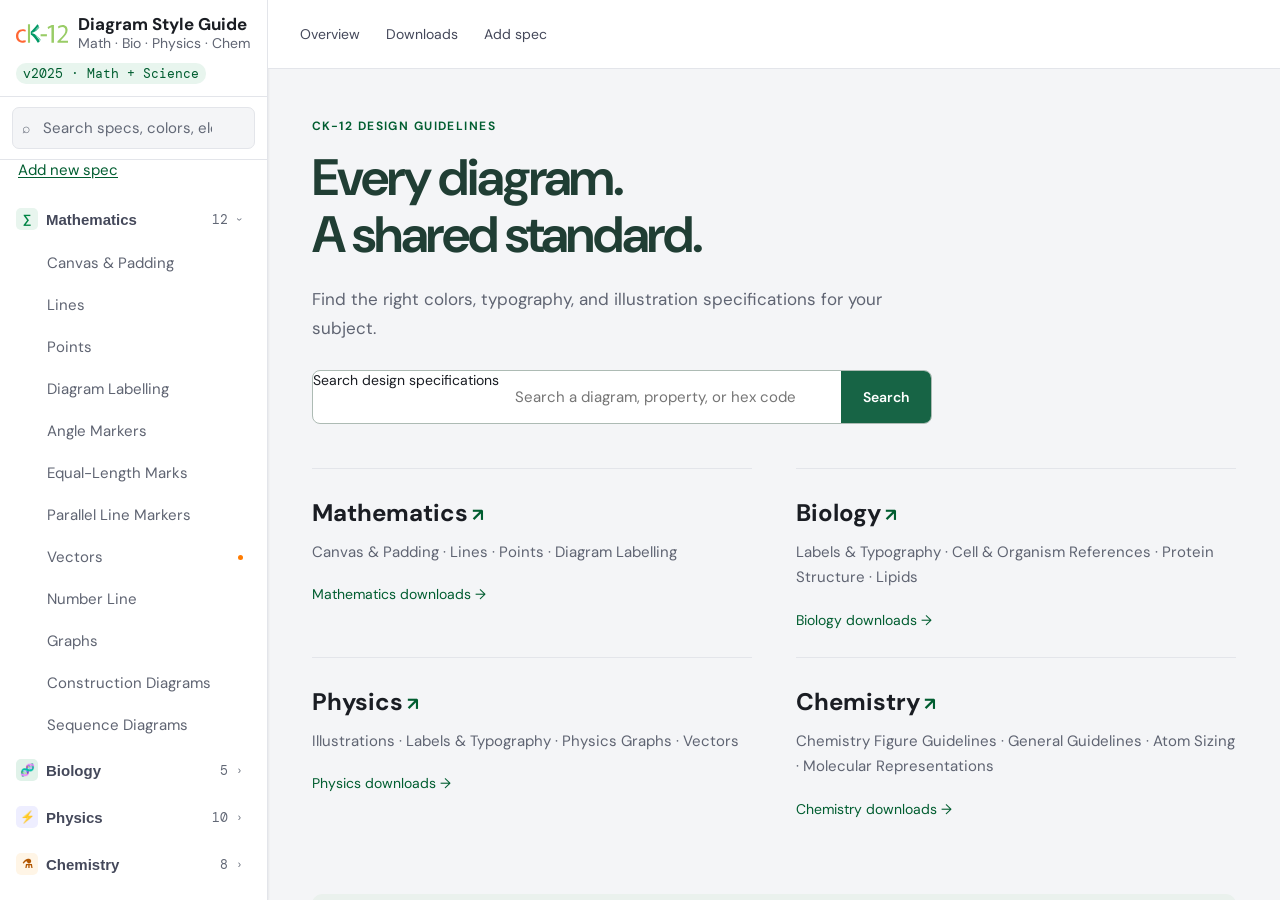
==== index.html @ 41628bd1 "Redesign guide overview and add contextual subject downloads" ====
<!DOCTYPE html>
<html lang="en">
<head>
<meta charset="UTF-8">
<meta name="viewport" content="width=device-width, initial-scale=1.0">
<title>CK-12 Diagram Style Guide</title>
<link href="https://fonts.googleapis.com/css2?family=DM+Mono:ital,wght@0,400;0,500;1,400&family=DM+Sans:ital,wght@0,300;0,400;0,500;0,600;0,700&display=swap" rel="stylesheet">
<style>
/* ── TOKENS ── */
:root {
  --green:#008545; --green-dark:#005D30; --green-light:#e8f5ee; --green-pale:#f2faf6;
  --indigo:#5750E3; --indigo-dark:#3D389F; --indigo-light:#eeeeff;
  --orange:#FF7B00; --orange-dark:#B25600; --orange-light:#fff5e6;
  --bg:#f4f5f7; --surface:#fff; --surface2:#f0f1f4;
  --border:#e3e5ea; --border2:#c8cdd7;
  /* CONTRAST-FIXED: was #737885 (fails) → now #5f6472 (6.1:1 on white ✓) */
  --text:#1a1d23; --text-mid:#44485a; --text-muted:#5f6472; --text-dim:#626876;
  --warn-bg:#fff5e6; --warn-border:#ffd9a8;
  --info-bg:#eeeeff; --info-border:#c5c3f5;
  --note-bg:#f6f7f9; --note-border:#e3e5ea;
  --math-color:#008545; --math-bg:#e8f5ee;
  --bio-color:#00783E;  --bio-bg:#e0f2e9;
  --phys-color:#5750E3; --phys-bg:#eeeeff;
  --chem-color:#B25600; --chem-bg:#fff5e6;
  /* Font scale — 4 sizes only */
  --text-xs:13px; --text-sm:15px; --text-base:17px; --text-lg:20px;
  --mono:'DM Mono',monospace; --sans:'DM Sans',sans-serif;
  --r:8px; --sh:0 1px 3px rgba(0,0,0,.07),0 1px 2px rgba(0,0,0,.04); --sh-md:0 4px 12px rgba(0,0,0,.09);
}

/* ── RESET ── */
*,*::before,*::after{box-sizing:border-box;margin:0;padding:0}
html{font-size:14px}
body{background:var(--bg);color:var(--text);font-family:var(--sans);height:100vh;display:flex;overflow:hidden}

/* ── REDUCED MOTION ── */
@media(prefers-reduced-motion:reduce){
  *,*::before,*::after{transition-duration:.01ms!important;animation-duration:.01ms!important}
}

/* ── SKIP LINK ── */
.skip-link{position:absolute;top:-100%;left:16px;background:var(--green);color:#fff;padding:8px 14px;border-radius:0 0 var(--r) var(--r);font-size:var(--text-sm);font-weight:600;text-decoration:none;z-index:9999;transition:top .15s}
.skip-link:focus{top:0}

/* ── FOCUS RING ── */
:focus-visible{outline:2px solid var(--green);outline-offset:2px;border-radius:3px}
button:focus-visible,a:focus-visible{outline:2px solid var(--green);outline-offset:2px;border-radius:4px}

/* ── SR-ONLY ── */
.sr-only{position:absolute;width:1px;height:1px;padding:0;margin:-1px;overflow:hidden;clip:rect(0,0,0,0);white-space:nowrap;border:0}

/* ── SIDEBAR ── */
#sidebar{width:268px;min-width:268px;background:var(--surface);border-right:1px solid var(--border);display:flex;flex-direction:column;overflow:hidden;box-shadow:var(--sh)}
.sidebar-brand{padding:14px 16px 12px;border-bottom:1px solid var(--border)}
.brand-logo{display:flex;align-items:center;gap:10px;margin-bottom:6px;cursor:pointer;text-decoration:none;border-radius:6px}
.brand-logo:hover .brand-title{color:var(--green)}
.brand-title{font-size:var(--text-base);font-weight:700;color:var(--text);line-height:1.2;transition:color .15s}
.brand-sub{font-size:11px;color:var(--text-muted)}
.brand-version{display:inline-block;font-size:var(--text-xs);font-family:var(--mono);background:var(--green-light);color:var(--green-dark);padding:2px 7px;border-radius:10px;margin-top:5px}

/* ── SEARCH ── */
.search-wrap{padding:10px 12px;border-bottom:1px solid var(--border);position:relative}
.search-icon{position:absolute;left:22px;top:50%;transform:translateY(-50%);color:var(--text-dim);pointer-events:none;font-size:14px;aria-hidden:true}
#search-input{width:100%;background:var(--bg);border:1.5px solid var(--border);border-radius:7px;color:var(--text);font-family:var(--sans);font-size:var(--text-sm);padding:7px 28px 7px 30px;outline:none;transition:border-color .15s,box-shadow .15s}
#search-input:focus{border-color:var(--green);box-shadow:0 0 0 3px rgba(0,133,69,.12);outline:none}
#search-input::placeholder{color:var(--text-dim)}
#sclear{position:absolute;right:20px;top:50%;transform:translateY(-50%);cursor:pointer;font-size:10px;display:none;width:16px;height:16px;border-radius:50%;background:var(--border2);border:none;color:var(--text-mid);align-items:center;justify-content:center;line-height:1;padding:0}
#sclear.vis{display:flex}
#sclear:hover{background:var(--green);color:#fff}

/* ── NAV ── */
#nav{overflow-y:auto;flex:1;padding:6px 0 16px}
#nav::-webkit-scrollbar{width:3px}
#nav::-webkit-scrollbar-thumb{background:var(--border2);border-radius:2px}
.nav-group{margin-bottom:1px}
.nav-group-btn{display:flex;align-items:center;gap:8px;padding:7px 14px;cursor:pointer;border:none;background:none;width:100%;text-align:left;transition:background .1s;border-radius:0}
.nav-group-btn:hover{background:var(--bg)}
.nav-icon{width:22px;height:22px;border-radius:5px;display:flex;align-items:center;justify-content:center;font-size:12px;flex-shrink:0;font-weight:700;pointer-events:none}
.nav-group-label{font-size:var(--text-sm);font-weight:600;color:var(--text-mid);flex:1;text-align:left}
.nav-group-count{font-size:var(--text-xs);color:var(--text-dim);font-family:var(--mono)}
.nav-chevron{font-size:10px;color:var(--text-dim);transition:transform .2s;margin-left:2px;pointer-events:none}
.nav-group.open .nav-chevron{transform:rotate(90deg)}
.nav-items{display:none}
.nav-group.open .nav-items{display:block}
/* Nav items are now buttons for keyboard access */
.nav-item{display:flex;align-items:center;gap:6px;padding:5px 14px 5px 44px;cursor:pointer;color:var(--text-muted);font-size:var(--text-sm);border:none;border-left:3px solid transparent;background:none;width:100%;text-align:left;transition:all .1s;font-family:var(--sans)}
.nav-item:hover{color:var(--text);background:var(--bg)}
.nav-item.active{color:var(--green);border-left-color:var(--green);background:var(--green-pale);font-weight:600}
.nav-warn-dot{width:5px;height:5px;border-radius:50%;background:var(--orange);margin-left:auto;flex-shrink:0}
.nav-item.nh,.nav-group.nh{display:none}

/* ── MAIN ── */
#main{flex:1;overflow-y:auto;position:relative}
#main::-webkit-scrollbar{width:5px}
#main::-webkit-scrollbar-thumb{background:var(--border2);border-radius:3px}

/* ── STICKY BAR ── */
.sticky-bar{position:sticky;top:0;z-index:20;background:rgba(244,245,247,.95);backdrop-filter:blur(12px);border-bottom:1px solid var(--border);padding:10px 28px;display:flex;align-items:center;gap:10px}
.breadcrumb{font-size:var(--text-sm);color:var(--text-muted);display:flex;align-items:center;gap:5px;flex:1}
.breadcrumb span{color:var(--text);font-weight:600}
.subject-badge{font-size:var(--text-xs);font-weight:600;font-family:var(--mono);letter-spacing:.06em;text-transform:uppercase;padding:3px 8px;border-radius:4px}
.badge-math    {background:var(--math-bg); color:var(--math-color)}
.badge-biology {background:var(--bio-bg);  color:var(--bio-color)}
.badge-physics {background:var(--phys-bg); color:var(--phys-color)}
.badge-chemistry{background:var(--chem-bg);color:var(--chem-color)}

/* ── RESOURCES BUTTON & DROPDOWN ── */
.res-btn{display:inline-flex;align-items:center;gap:5px;padding:6px 12px;border-radius:6px;font-size:var(--text-sm);font-weight:500;font-family:var(--sans);cursor:pointer;border:1.5px solid var(--border);background:var(--surface);color:var(--text-mid);transition:all .15s;white-space:nowrap}
.res-btn:hover,.res-btn.open{background:var(--green-light);border-color:var(--green);color:var(--green-dark)}
.res-btn .res-arrow{font-size:10px;transition:transform .2s}
.res-btn.open .res-arrow{transform:rotate(180deg)}
.res-dropdown{display:none;position:fixed;top:48px;right:28px;width:440px;background:var(--surface);border:1px solid var(--border);border-radius:var(--r);box-shadow:var(--sh-md);z-index:50;padding:14px 16px;max-height:80vh;overflow-y:auto}
.res-dropdown.show{display:block}
.res-dropdown-title{font-size:var(--text-xs);font-weight:700;letter-spacing:.1em;text-transform:uppercase;color:var(--text-mid);margin-bottom:12px}
.res-group{margin-bottom:12px}
.res-group:last-child{margin-bottom:0}
.res-group-label{font-size:var(--text-xs);font-weight:600;letter-spacing:.07em;text-transform:uppercase;margin-bottom:6px;padding-bottom:4px;border-bottom:1.5px solid var(--border)}
.res-group-label.math-label{color:var(--math-color)}
.res-group-label.bio-label{color:var(--bio-color)}
.res-group-label.phys-label{color:var(--phys-color)}
.res-group-label.chem-label{color:var(--chem-color)}
.res-group-label.font-label{color:var(--text-muted)}

/* ── DOWNLOAD BUTTONS ── */
.dl-row{display:flex;flex-wrap:wrap;gap:5px}
.dl-btn{display:inline-flex;align-items:center;gap:7px;padding:6px 11px;border-radius:6px;font-size:var(--text-sm);font-weight:500;font-family:var(--sans);cursor:pointer;text-decoration:none;border:1.5px solid var(--border);background:var(--surface);color:var(--text-mid);transition:all .15s;white-space:nowrap}
.dl-btn:hover{background:var(--bg);border-color:var(--border2);color:var(--text)}
.dl-icon{font-size:13px;flex-shrink:0}

/* ── CONTENT ── */
.content-area{padding:22px 28px 60px;max-width:none}

/* ── CARDS ── */
.spec-card{background:var(--surface);border:1px solid var(--border);border-radius:var(--r);margin-bottom:12px;overflow:hidden;box-shadow:var(--sh)}
/* NO hover shadow — cards are not interactive */
.card-header{padding:11px 16px 9px;border-bottom:1px solid var(--border);display:flex;align-items:center;gap:8px}
.card-dot{width:8px;height:8px;border-radius:2px;flex-shrink:0}
.card-title{font-size:var(--text-base);font-weight:600;flex:1}
.grade-pill{font-size:var(--text-xs);font-family:var(--mono);font-weight:500;padding:2px 6px;border-radius:3px;border:1px solid}
.card-body{padding:13px 16px}

/* ── IMAGES ── */
.img-gallery{display:flex;flex-wrap:wrap;gap:10px;margin-bottom:14px}
.img-item{display:flex;flex-direction:column;gap:5px}
/* Image buttons for keyboard access */
.img-btn{border:none;padding:0;background:none;cursor:zoom-in;border-radius:6px;display:block}
.img-btn:focus-visible{outline:2px solid var(--green);outline-offset:2px}
.img-item img{border-radius:6px;border:1px solid var(--border);object-fit:contain;background:var(--surface2);max-width:min(100%,340px);max-height:220px;display:block;transition:opacity .15s}
.img-btn:hover img{opacity:.92}
.img-caption{font-size:var(--text-xs);color:var(--text-muted);text-align:center;font-style:italic}

/* ── LIGHTBOX ── */
#lightbox{display:none;position:fixed;inset:0;background:rgba(0,0,0,.82);z-index:1000;align-items:center;justify-content:center}
#lightbox.show{display:flex}
#lightbox img{max-width:90vw;max-height:90vh;border-radius:8px;object-fit:contain;background:white}
#lightbox-close{position:absolute;top:20px;right:24px;color:white;font-size:28px;cursor:pointer;line-height:1;background:none;border:none;padding:4px 8px;border-radius:6px}
#lightbox-close:focus-visible{outline:2px solid white;outline-offset:2px}

/* ── SPEC TABLE ── */
.spec-table{width:100%;border-collapse:collapse}
.spec-table th{font-size:var(--text-xs);font-weight:600;letter-spacing:.08em;text-transform:uppercase;color:var(--text-muted);text-align:left;padding:0 12px 7px 0;border-bottom:1.5px solid var(--border)}
.spec-table td{font-size:var(--text-sm);padding:7px 12px 7px 0;border-bottom:1px solid var(--note-bg);vertical-align:middle}
.spec-table tr:last-child td{border-bottom:none}
.spec-table td.lc{color:var(--text-muted);font-family:var(--sans);font-size:var(--text-sm);width:200px}
/* Value cells get monospace for spec data */
.spec-table td:not(.lc){font-family:var(--mono)}
.source-links{display:grid;gap:3px;margin-top:5px;font:400 12px/1.5 var(--sans)}
.source-links a,.math-review-link{color:var(--green-dark);text-decoration:underline;text-underline-offset:2px}

/* ── COLOR SWATCH ── */
.sw-wrap{display:flex;align-items:center;gap:8px}
/* Swatch is now a button */
.sw-btn{border:none;padding:0;background:none;cursor:pointer;display:flex;align-items:center;gap:8px;border-radius:4px;font-family:var(--mono);font-size:var(--text-sm);color:inherit;transition:color .1s}
.sw-btn:hover{color:var(--green)}
.sw{width:17px;height:17px;border-radius:4px;border:1px solid rgba(0,0,0,.1);flex-shrink:0;transition:transform .1s;display:block}
.sw-btn:hover .sw{transform:scale(1.15)}

/* ── GRADE TABLE ── */
.grade-legend-bar{display:flex;align-items:center;gap:6px;font-size:var(--text-xs);color:var(--text-muted);margin-bottom:10px;padding:7px 10px;background:var(--surface2);border-radius:5px;border:1px solid var(--border)}
.ls-dot{width:9px;height:9px;border-radius:2px;background:var(--green-light);border:1px solid #a8d9be;display:inline-block;flex-shrink:0}
.gt-wrap{overflow-x:auto}
.gt{width:100%;border-collapse:collapse}
.gt th{font-size:var(--text-xs);font-weight:600;letter-spacing:.08em;text-transform:uppercase;color:var(--text-muted);text-align:center;padding:0 8px 7px;border-bottom:1.5px solid var(--border)}
.gt th:first-child{text-align:left;padding-left:0}
.gt td{font-family:var(--mono);font-size:var(--text-sm);padding:7px 8px;border-bottom:1px solid var(--note-bg);text-align:center}
.gt td:first-child{text-align:left;font-family:var(--sans);color:var(--text-muted);font-size:var(--text-sm);padding-left:0}
.gt tr:last-child td{border-bottom:none}
.gd{color:var(--green-dark);font-weight:600;background:var(--green-light);border-radius:3px;padding:1px 4px}
.gs{color:var(--text-mid)}

/* ── BANNERS ── */
.banner{display:flex;gap:10px;align-items:flex-start;padding:9px 12px;border-radius:6px;margin-top:9px;font-size:var(--text-sm);line-height:1.55}
.bw{background:var(--warn-bg);border:1px solid var(--warn-border)}
.bn{background:var(--note-bg);border:1px solid var(--note-border)}
.bi{background:var(--info-bg);border:1px solid var(--info-border)}
/* Consistent icon treatment — CSS circles */
.b-icon{width:18px;height:18px;border-radius:50%;display:flex;align-items:center;justify-content:center;font-size:10px;font-weight:700;flex-shrink:0;margin-top:1px;line-height:1}
.bw .b-icon{background:#e07b00;color:#fff}
.bn .b-icon{background:var(--border2);color:var(--text-mid)}
.bi .b-icon{background:var(--indigo);color:#fff}
.bt{color:var(--text-mid);flex:1}
.bt strong{color:var(--text)}
.bt code{font-family:var(--mono);font-size:11px;background:rgba(0,0,0,.06);padding:1px 4px;border-radius:3px}

/* ── SECTION DIVIDER ── */
.sdiv{font-size:var(--text-xs);font-weight:600;letter-spacing:.1em;text-transform:uppercase;color:var(--text-dim);margin:20px 0 10px;display:flex;align-items:center;gap:10px}
.sdiv::after{content:'';flex:1;height:1px;background:var(--border)}

/* ── WELCOME ── */
.welcome{padding:28px;max-width:none}
.welcome-hero{background:linear-gradient(135deg,var(--green) 0%,var(--green-dark) 100%);border-radius:12px;padding:24px 28px;margin-bottom:22px;color:white}
.welcome-hero h1{font-size:22px;font-weight:700;margin-bottom:6px}
.welcome-hero p{font-size:13px;opacity:.9;line-height:1.65;max-width:480px}

/* Subject cards — buttons for accessibility */
.subject-cards{display:grid;grid-template-columns:1fr 1fr;gap:12px;margin-bottom:20px}
.subject-card{background:var(--surface);border:1.5px solid var(--border);border-radius:10px;padding:16px;cursor:pointer;transition:box-shadow .15s,transform .15s;box-shadow:var(--sh);position:relative;overflow:hidden;text-align:left;font-family:var(--sans);width:100%}
.subject-card:hover{box-shadow:var(--sh-md);transform:translateY(-1px)}
.subject-card:focus-visible{outline:2px solid var(--green);outline-offset:2px}
.sc-stripe{position:absolute;top:0;left:0;right:0;height:3px;border-radius:10px 10px 0 0}
.sc-header{display:flex;align-items:center;gap:10px;margin-bottom:8px}
.sc-icon{width:30px;height:30px;border-radius:7px;display:flex;align-items:center;justify-content:center;font-size:15px;flex-shrink:0}
.sc-name{font-size:14px;font-weight:700}
.sc-desc{font-size:11.5px;color:var(--text-muted);line-height:1.5;margin-bottom:10px}
.sc-cats{display:flex;flex-wrap:wrap;gap:4px;margin-bottom:8px}
.sc-cat-tag{font-size:var(--text-xs);color:var(--text-muted);background:var(--surface2);border:1px solid var(--border);border-radius:4px;padding:2px 6px}
.sc-meta{display:flex;align-items:center;justify-content:space-between}
.sc-count{font-size:var(--text-xs);font-family:var(--mono);color:var(--text-dim)}
.sc-arrow{font-size:14px;color:var(--text-dim);transition:transform .15s}
.subject-card:hover .sc-arrow{transform:translateX(3px)}

/* Welcome downloads */
.welcome-dl{background:var(--surface);border:1px solid var(--border);border-radius:var(--r);padding:16px 18px;margin-bottom:14px;box-shadow:var(--sh)}
.welcome-dl-title{font-size:var(--text-xs);font-weight:700;letter-spacing:.08em;text-transform:uppercase;color:var(--text-mid);margin-bottom:14px}
.welcome-dl-grid{display:grid;grid-template-columns:1fr 1fr;gap:20px}
.wdl-sub{margin-bottom:12px}
.wdl-sub:last-child{margin-bottom:0}
.wdl-group-label{font-size:var(--text-xs);font-weight:600;letter-spacing:.07em;text-transform:uppercase;margin-bottom:7px;padding-bottom:4px;border-bottom:1.5px solid var(--border)}
.wdl-group-label.math-label{color:var(--math-color)}
.wdl-group-label.bio-label{color:var(--bio-color)}
.wdl-group-label.phys-label{color:var(--phys-color)}
.wdl-group-label.chem-label{color:var(--chem-color)}
.wdl-group-label.font-label{color:var(--text-muted)}

/* Legend collapsible */
.legend-card{background:var(--surface);border:1px solid var(--border);border-radius:var(--r);overflow:hidden;box-shadow:var(--sh)}
.legend-toggle{display:flex;align-items:center;justify-content:space-between;padding:12px 16px;cursor:pointer;font-size:var(--text-xs);font-weight:700;color:var(--text-mid);letter-spacing:.07em;text-transform:uppercase;border:none;background:none;width:100%;text-align:left;font-family:var(--sans)}
.legend-toggle:hover{background:var(--bg)}
.legend-chevron{font-size:11px;color:var(--text-dim);transition:transform .2s}
.legend-card.open .legend-chevron{transform:rotate(90deg)}
.legend-body{display:none;padding:0 16px 14px}
.legend-card.open .legend-body{display:block}
.legend-items{display:flex;flex-direction:column;gap:9px}
.legend-item{display:flex;align-items:flex-start;gap:10px;font-size:13px}
.li-icon{width:22px;flex-shrink:0;text-align:center;font-size:13px}
.li-desc{color:var(--text-mid);line-height:1.5}
.li-desc strong{color:var(--text)}

/* Search results */
.sr{padding:20px 28px;max-width:none}
.sr-hd{font-size:var(--text-base);color:var(--text-muted);margin-bottom:13px}
.sr-hd strong{color:var(--text)}
/* Search result items are buttons */
.ri{background:var(--surface);border:1.5px solid var(--border);border-radius:var(--r);padding:11px 14px;margin-bottom:7px;cursor:pointer;transition:border-color .12s,box-shadow .12s;box-shadow:var(--sh);text-align:left;width:100%;font-family:var(--sans)}
.ri:hover{border-color:var(--green);box-shadow:0 0 0 3px rgba(0,133,69,.08)}
.ri-name{font-weight:600;font-size:var(--text-base);margin-bottom:4px;color:var(--text)}
.ri-meta{font-size:var(--text-xs);color:var(--text-muted);display:flex;align-items:center;gap:5px;flex-wrap:wrap}
.ri-match{color:var(--green-dark);font-family:var(--mono);font-size:var(--text-xs)}
.empty{text-align:center;padding:50px 20px;color:var(--text-muted)}
.empty .ei{font-size:30px;margin-bottom:10px}

/* Doc embed */
.doc-embed-wrap{border:1px solid var(--border);border-radius:var(--r);overflow:hidden;margin-bottom:14px;background:var(--surface2)}
.doc-embed-bar{display:flex;align-items:center;justify-content:space-between;padding:8px 12px;background:var(--surface);border-bottom:1px solid var(--border);font-size:var(--text-xs);color:var(--text-muted)}
.doc-embed-bar a{font-size:var(--text-xs);color:var(--green);text-decoration:none;font-weight:500}
.doc-embed-bar a:hover{text-decoration:underline}
.doc-embed{width:100%;height:620px;border:none;display:block}

/* Toast */
.toast{position:fixed;bottom:22px;left:50%;transform:translateX(-50%);background:var(--text);color:white;padding:7px 14px;border-radius:7px;font-size:var(--text-sm);font-weight:500;pointer-events:none;opacity:0;transition:opacity .2s;z-index:9999;role:status;aria-live:polite}
.toast.show{opacity:1}
.img-gallery{display:grid;grid-template-columns:repeat(auto-fit,minmax(min(100%,220px),1fr));gap:18px;margin:18px 0}
.img-item{min-width:0;align-items:stretch}
.img-btn{width:100%;height:180px;display:grid;place-items:center;background:white;border:1px solid var(--border)}
.img-item img{width:100%;height:100%;min-height:0;max-width:100%;max-height:180px;border:0;background:white}
.img-caption{text-align:left;font-style:normal;line-height:1.4}
.spec-card{--property-width:12rem}
.spec-card :is(.gt,.spec-table){table-layout:fixed}
.spec-card :is(.gt,.spec-table) thead th:first-child{width:var(--property-width)}
.spec-card :is(.gt,.spec-table) :is(td,th){text-align:left;vertical-align:middle;overflow-wrap:anywhere}
.spec-card :is(.gt,.spec-table) :is(td,th):not(:first-child){padding-left:8px;padding-right:8px}
.gt tbody th{letter-spacing:normal;text-transform:none}
.gt .sw-btn,.spec-table .sw-btn{max-width:100%}
@media(max-width:600px){.spec-card{--property-width:7rem}.gt{min-width:calc(var(--grade-columns) * 6.5rem + 7rem)}}
.gt .gd:has(.sw-btn),.gt .gd:has([data-copy-hex]){background:transparent;padding:0}
.spec-card [data-copy-hex]{border:0!important}
.card-edit{order:2;border:1px solid var(--border);border-radius:5px;background:white;color:var(--text-mid);padding:4px 10px;cursor:pointer}
.inline-editor{display:grid;gap:12px;padding:16px}.inline-editor fieldset{border:1px solid var(--border);padding:10px;min-width:0}.inline-editor label{display:grid;gap:3px;font-size:13px}.inline-editor input{min-width:0;padding:6px;width:100%;box-sizing:border-box}.inline-editor .edit-row{display:flex;flex-wrap:wrap;align-items:end;gap:8px;margin-bottom:8px}.edit-row label{flex:1 1 110px}.inline-editor button{cursor:pointer;padding:5px 10px}.inline-editor img{width:85px;height:60px;object-fit:contain}
#nav{scrollbar-width:thin;scrollbar-gutter:stable}
.nav-group-btn{min-height:46px;padding:10px 16px}
.nav-item{min-height:42px;padding:9px 14px 9px 44px;line-height:1.4}
.nav-group-btn:focus-visible,.nav-item:focus-visible{outline-offset:-3px}
#search-input{padding-top:10px;padding-bottom:10px}
.card-title{font-size:18px}
.card-body{line-height:1.6}
.spec-card{--property-width:15rem}
.spec-table td,.gt td{padding-top:10px;padding-bottom:10px}
.img-caption,.banner,.bt,.brand-sub,.sc-desc{font-size:14px}
.welcome-hero p{font-size:16px;max-width:52rem}
@media(min-width:1400px){.img-btn{height:240px}.img-item img{max-height:240px}}
@media(max-width:600px){.spec-card{--property-width:7rem}}
</style>
<style>
#main{min-width:0}
#section-menu{display:flex;flex-direction:column;min-height:0;flex:1}
#menu-toggle{display:none}
.ri,.subject-card{display:block;color:inherit;text-decoration:none}
.nav-item{text-decoration:none}
.sr-sources{display:flex;flex-wrap:wrap;gap:8px 18px;margin-top:16px}
.sr-sources a,.return-link{color:var(--green-dark);text-underline-offset:3px}
.rule-context{margin-bottom:14px}
.placement-guide{margin:20px 0 24px}
.placement-guide h4{font-size:18px}
.placement-nav{display:flex;flex-wrap:wrap;gap:6px 16px;margin:8px 0 14px}
.placement-guide a{color:var(--green-dark);text-underline-offset:3px}
.placement-case{display:grid;grid-template-columns:minmax(0,1.15fr) minmax(0,1fr);gap:18px;padding:18px 0;border-top:1px solid var(--border);scroll-margin-top:72px}
.placement-case h5{font-size:16px;line-height:1.35;margin-bottom:6px}
.placement-case p,.placement-case dl,.placement-case figcaption{font-size:13px;line-height:1.5}
.placement-case dl{margin-top:12px}
.placement-case dt{font-weight:600;margin-top:8px}
.placement-case dd{font-family:var(--mono)}
.placement-case figure{min-width:0}
.placement-case figure button{display:block;width:100%;padding:6px;border:1px solid var(--border);border-radius:6px;background:white;cursor:zoom-in}
.placement-case figure img{display:block;width:100%;height:auto}
.placement-case figcaption{margin-top:6px;color:var(--text-muted)}
.placement-case:focus{outline:2px solid var(--green);outline-offset:2px}
@media(max-width:600px){.placement-case{grid-template-columns:1fr;gap:12px}.placement-case :is(p,dl,figcaption){font-size:14px}}
.matched-rule{background:var(--green-pale);box-shadow:inset 3px 0 var(--green)}
.matched-rule>td:first-child,.matched-rule>th:first-child{padding-left:8px!important}
.matched-grade{box-shadow:inset 0 -2px var(--green)}
.ri-match{font-size:12px;line-height:1.5}
@media(max-width:760px){
  body{flex-direction:column;height:100dvh}
  #sidebar{position:relative;z-index:30;width:100%;min-width:0;flex:none;overflow:visible;border:0;border-bottom:1px solid var(--border)}
  .sidebar-brand{display:flex;align-items:center;justify-content:space-between;gap:12px;padding:4px 14px;border:0}
  .brand-logo{margin:0;min-height:44px}.brand-sub,.brand-version{display:none}
  #menu-toggle{display:block;min-height:44px;padding:0 10px;border:0;background:none;color:var(--green-dark);font:600 14px var(--sans);cursor:pointer}
  #menu-toggle[aria-expanded="true"]{background:var(--green-light)}
  .search-wrap{padding:0 14px 10px;border:0}.search-icon{top:calc(50% - 5px);left:25px}
  #search-input{min-height:44px;font-size:16px;padding-right:42px}
  #sclear{top:calc(50% - 5px);right:15px;width:42px;height:42px;background:transparent;font-size:15px}
  #section-menu{display:none;position:absolute;top:100%;left:0;right:0;background:white;max-height:calc(100dvh - 120px);overflow:auto;padding-top:10px;border-bottom:1px solid var(--border);box-shadow:var(--sh-md)}
  #sidebar.menu-open #section-menu{display:flex}
  #section-menu>a{padding:8px 0}#nav{overflow:visible}
  .nav-group-btn,.nav-item{min-height:44px}
  .welcome,.sr,.content-area{padding:16px 14px 40px}
  .subject-cards,.welcome-dl-grid{grid-template-columns:1fr}
  .welcome-hero{padding:18px;margin-bottom:14px}
  .sticky-bar{padding:5px 12px;gap:8px;flex-wrap:wrap;background:var(--bg)}
  .sticky-bar>.subject-badge{display:none}
  .breadcrumb{flex-wrap:wrap;min-width:80px}
  .sticky-bar a,.res-btn{display:inline-flex;align-items:center;min-height:42px}
  .res-dropdown{right:12px;width:min(440px,calc(100vw - 24px));max-height:55dvh}
  .card-body{padding:12px}.card-header{flex-wrap:wrap}
  .spec-table td,.source-links,.sc-desc,.ri-name{font-size:14px}
  .dl-btn{white-space:normal}.sc-count{font-size:12px}
}
@media(max-height:480px) and (max-width:760px){#section-menu{max-height:calc(100dvh - 110px)}}
</style>
<script defer src="contribute/copy.js"></script><style>
/* Keep a comfortable reading width with generous space around each spec. */
.content-area,.welcome,.sr{width:100%;max-width:1120px;margin-inline:auto;padding:36px 40px 80px}
.spec-card{margin-bottom:32px;box-shadow:none;border-radius:10px}
.card-header{padding:18px 24px;gap:12px}
.card-body{padding:24px}
.spec-table td,.gt td{padding-top:13px;padding-bottom:13px}
.spec-table th,.gt thead th{padding-bottom:12px}
.img-gallery{grid-template-columns:repeat(2,minmax(0,1fr));gap:26px;margin:28px 0 8px}
.img-item{gap:10px}
.img-btn{height:210px;padding:12px;background:#fff}
.img-item img{max-height:186px}
.img-caption{line-height:1.6}
.banner{margin-top:20px;padding:14px 16px}
.card-edit{font-size:13px;padding:6px 12px}
.placement-case{padding:26px 0;gap:28px}
@media(min-width:1700px){.content-area,.welcome,.sr{max-width:1200px;padding-inline:48px}}
@media(max-width:1000px){.content-area,.welcome,.sr{padding:24px 22px 60px}}
@media(max-width:600px){
 .content-area,.welcome,.sr{padding:20px 14px 48px}
 .card-header{padding:16px}.card-body{padding:18px 16px}
 .spec-card{margin-bottom:24px}
 .img-gallery{grid-template-columns:1fr;gap:22px}
}
</style>
<style>
.guide-menu{display:flex;align-items:center;gap:26px;padding:20px 32px;border-bottom:1px solid var(--border);background:white}
.guide-menu a{font-size:14px;color:var(--text-mid);text-decoration:none;min-height:28px;display:flex;align-items:center}
.guide-menu a:hover{color:var(--green-dark);text-decoration:underline}
.sticky-bar .guide-menu{padding:0;border:0;background:transparent;gap:18px}
.landing,.resource-page{max-width:1080px;margin:auto;padding:48px 44px 80px}
.page-intro{margin-bottom:44px}
.page-intro h1{font-size:clamp(34px,4vw,54px);font-weight:650;letter-spacing:-.04em;line-height:1.12;margin:12px 0 22px;color:#203e34}
.page-intro p{font-size:17px;line-height:1.65;max-width:590px;color:var(--text-muted)}
.page-intro .eyebrow{font-size:12px;font-weight:650;letter-spacing:.12em;color:var(--green-dark)}
#landing-search{display:flex;max-width:620px;margin-top:28px;border:1px solid #adbbb4;background:white;border-radius:8px;overflow:hidden}
#landing-query{min-width:0;flex:1;padding:16px;border:0;font:15px var(--sans);background:transparent}
#landing-search button{border:0;background:#176445;color:white;padding:12px 22px;font:600 14px var(--sans);cursor:pointer}
.subject-directory{display:grid;grid-template-columns:1fr 1fr;gap:0 44px}
.subject-entry{padding:28px 0;border-top:1px solid var(--border);display:flex;flex-direction:column;gap:20px}
.subject-entry h2{font-size:24px;margin:0 0 12px}.subject-entry h2 a{text-decoration:none;color:var(--text)}
.subject-entry h2 span{font-size:18px;color:var(--green-dark)}
.subject-entry p{font-size:15px;line-height:1.7;color:var(--text-muted)}
.subject-download{font-size:14px;color:var(--green-dark);text-decoration:none}
.download-intro{margin-top:48px;padding:30px;background:#eaf1ed;border-radius:10px;display:flex;align-items:center;gap:32px;justify-content:space-between}
.download-intro h2{font-size:23px;margin-bottom:10px}.download-intro p{font-size:15px;line-height:1.6;max-width:470px;color:var(--text-muted)}
.download-intro a{white-space:nowrap;color:var(--green-dark);font-weight:600;font-size:14px}
.reader-hint{margin-top:28px;color:var(--text-muted);font-size:13px}
.resource-page .page-intro{margin-top:28px}
.resource-tabs{display:flex;flex-wrap:wrap;gap:10px 22px;border-bottom:1px solid var(--border);padding-bottom:18px;margin-bottom:36px}
.resource-tabs a{padding:8px 0;color:var(--text-muted);text-decoration:none;font-size:14px}
.resource-tabs a[aria-current]{color:var(--green-dark);box-shadow:0 2px var(--green-dark);font-weight:650}
.resource-section{display:grid;grid-template-columns:180px 1fr;gap:26px;margin:32px 0 48px}
.resource-section h2{font-size:20px;padding-top:16px}.resource-row{display:flex;align-items:center;justify-content:space-between;gap:20px;padding:18px 0;border-bottom:1px solid var(--border);text-decoration:none;color:var(--text)}
.resource-row strong{font-size:15px;font-weight:550}.resource-row small{display:block;margin-top:7px;font-size:13px;color:var(--text-muted)}.resource-row:hover strong{text-decoration:underline;color:var(--green-dark)}
@media(max-width:760px){.landing,.resource-page{padding:28px 22px 56px}.guide-menu{padding:14px 18px;gap:20px;flex-wrap:wrap}.sticky-bar .guide-menu{width:100%;padding:8px 0}.subject-directory{grid-template-columns:1fr}.download-intro{align-items:start;flex-direction:column;padding:24px;gap:20px}.resource-section{grid-template-columns:1fr;gap:4px}.page-intro{margin-bottom:30px}.resource-tabs{gap:8px 18px}}
</style></head>
<body>

<!-- Skip link for keyboard users -->
<a href="#main" class="skip-link">Skip to main content</a>

<!-- Lightbox -->
<div id="lightbox" role="dialog" aria-modal="true" aria-label="Image preview">
  <button id="lightbox-close" onclick="closeLightbox()" aria-label="Close image preview">×</button>
  <img id="lightbox-img" src="" alt="">
</div>

<div id="sidebar">
  <div class="sidebar-brand">
    <a class="brand-logo" href="?" aria-label="CK-12 Diagram Style Guide — Go to home">
      <svg width="52" height="19" viewBox="0 0 74 26" fill="none" xmlns="http://www.w3.org/2000/svg" aria-hidden="true" focusable="false"><path d="M13.9449 24.9298C13.0997 25.3241 11.2073 26 8.85564 26C3.49081 26 0 22.2638 0 16.6877C0 11.0741 3.74803 7 9.53543 7C11.4462 7 13.1365 7.48814 14 7.97628L13.2651 10.4733C12.5118 10.0791 11.2625 9.60968 9.51706 9.60968C5.43832 9.60968 3.25197 12.7075 3.25197 16.5C3.25197 20.7055 5.89764 23.2777 9.40682 23.2777C11.2441 23.2777 12.4383 22.8271 13.3753 22.414L13.9449 24.9298Z" fill="#FF6633"/><path d="M44 14V17H35V14H44Z" fill="#99CC66"/><path d="M50.5081 4.11538H50.4042L45.7067 6.48077L45 3.92308L50.8822 1H54V26H50.4665V4.11538H50.5081Z" fill="#99CC66"/><path d="M59.0181 25.9811V23.9576L61.5181 21.4425C67.5326 15.4478 70.2862 12.2708 70.2862 8.5643C70.2862 6.06808 69.1812 3.76097 65.6486 3.76097C63.5109 3.76097 61.7355 4.89561 60.6486 5.84115L59.6159 3.49622C61.192 2.11573 63.5471 1 66.2645 1C71.2826 1 73.4203 4.61195 73.4203 8.14826C73.4203 12.6868 70.25 16.3366 65.3225 21.348L63.4565 23.1634V23.2579H74V26H59V25.9811H59.0181Z" fill="#99CC66"/><path d="M34.5729 23.0925C34.7958 22.7197 34.9443 22.3283 35 21.9556C35 21.9556 28.6313 13.1398 21.9284 12.2824C22.0212 12.2452 22.2069 12.1706 22.2069 12.1706C27.4615 10.8659 32.1592 6.35556 33.1432 4.37993C33.1804 4.28674 32.9761 3.83943 32.9761 3.74624C31.2679 6.02007 29.2997 8.79713 23.4509 11.5928C29.0769 8.75986 32.8276 3.03799 32.8276 3.03799C32.8276 3.03799 32.7347 2.75842 32.5119 2.32975C31.8064 3.41075 30.1538 5.61004 26.8302 8.40574C29.7639 5.46093 31.6578 2.83297 32.2891 1.91971C31.9178 1.34194 31.3236 0.633692 30.3767 0C28.5942 2.90753 24.0637 8.07025 21 10.3627V14.3326C24.008 16.476 27.313 19.719 30.9708 26C31.8249 25.6645 33.0504 24.8631 33.9045 23.9125C33.0504 21.6946 29.931 17.6688 27.1088 15.0968C30.5438 17.1283 32.7347 20.1104 34.5729 23.0925Z" fill="#009966"/><path d="M20 12.5564V0H17V26H20V16.1053V12.5564Z" fill="#99CC66"/></svg>
      <div><div class="brand-title">Diagram Style Guide</div><div class="brand-sub">Math · Bio · Physics · Chem</div></div>
    </a>
    <div class="brand-version">v2025 · Math + Science</div>
    <button id="menu-toggle" aria-expanded="false" aria-controls="section-menu">Subjects ▾</button>
  </div>

  <div class="search-wrap">
    <label for="search-input" class="sr-only">Search specs, colors, elements</label>
    <span class="search-icon" aria-hidden="true">⌕</span>
    <input id="search-input" type="search" placeholder="Search specs, colors, elements…" autocomplete="off" aria-label="Search specs">
    <button id="sclear" aria-label="Clear search">✕</button>
  </div>

  <div id="section-menu">
  <a class="math-review-link" href="contribute/" style="margin:0 18px 10px;font-size:var(--text-sm)">Add new spec</a>
  <nav id="nav" aria-label="Style guide sections"></nav>
  </div>
</div>

<main id="main" tabindex="-1">
  <div id="content"></div>
</main>

<div class="toast" id="toast" role="status" aria-live="polite"></div>

<!-- Resources dropdown panel -->
<div id="res-dropdown" class="res-dropdown" role="region" aria-label="Downloads and resources"></div>

<script src="specs.js?v=source-clean1"></script>
<script src="contribute/model.js?v=4"></script>
<script src="contribute/save.js"></script><script defer src="contribute/card-editor.js"></script><script src="contribute/published.js?v=f209a3fac474"></script>
<script src="math-review/guide-links.js?v=curated2"></script>
<script>
/* ── HELPERS ── */
function cp(text) {
  navigator.clipboard.writeText(text).catch(() => {
    const el = document.createElement('textarea');
    el.value = text; document.body.appendChild(el);
    el.select(); document.execCommand('copy'); document.body.removeChild(el);
  });
  const t = document.getElementById('toast');
  t.textContent = 'Copied ' + text; t.classList.add('show');
  setTimeout(() => t.classList.remove('show'), 1800);
}

/* Lightbox — with focus trap */
let lastFocusedEl = null;
function openLightbox(src, alt) {
  lastFocusedEl = document.activeElement;
  const lb = document.getElementById('lightbox');
  document.getElementById('lightbox-img').src = src;
  document.getElementById('lightbox-img').alt = alt || 'Reference image';
  lb.classList.add('show');
  document.getElementById('lightbox-close').focus();
  document.addEventListener('keydown', lbKeyHandler);
}
function closeLightbox() {
  document.getElementById('lightbox').classList.remove('show');
  document.removeEventListener('keydown', lbKeyHandler);
  if (lastFocusedEl) lastFocusedEl.focus();
}
function lbKeyHandler(e) {
  if (e.key === 'Escape') closeLightbox();
  if (e.key === 'Tab') {
    e.preventDefault();
    document.getElementById('lightbox-close').focus();
  }
}
document.getElementById('lightbox').addEventListener('click', function(e) {
  if (e.target === this) closeLightbox();
});

/* ── SWATCH ── */
function swBtn(hex) {
  const c = hex.replace('#','').toUpperCase().slice(0,6), f = '#'+c;
  return `<button class="sw-btn" onclick="cp('${f}')" aria-label="Copy color ${f}">
    <span class="sw" style="background:${f}" aria-hidden="true"></span>
    <span>#${c}</span>
  </button>`;
}

function sv(s) {
  if (s.type === 'color') return swBtn(s.value);
  if (s.type === 'color-inline' && s.colorValue)
    return `<div class="sw-wrap">${swBtn(s.colorValue).replace('</button>', `</span> <span style="font-family:var(--mono)">${s.value}</span></button>`)}</div>`;
  return `<span style="font-family:var(--mono)">${s.value}</span>`;
}

/* Fix color-inline rendering properly */
function svClean(s) {
  if (s.type === 'color') return swBtn(s.value);
  if (s.type === 'color-inline' && s.colorValue) {
    const c = s.colorValue.replace('#','').toUpperCase().slice(0,6), f = '#'+c;
    return `<button class="sw-btn" onclick="cp('${f}')" aria-label="Copy color ${f}">
      <span class="sw" style="background:${f}" aria-hidden="true"></span>
      <span>${s.value}</span>
    </button>`;
  }
  return `<span style="font-family:var(--mono)">${s.value}</span>`;
}

/* ── BANNERS ── */
function bnr(b) {
  const icons = { warn:'!', note:'•', info:'i' };
  const cls   = { warn:'bw', note:'bn', info:'bi' };
  return `<div class="banner ${cls[b.type]}" role="${b.type==='warn'?'alert':'note'}">
    <span class="b-icon" aria-hidden="true">${icons[b.type]}</span>
    <div class="bt">${b.text}</div>
  </div>`;
}

/* ── GRADE TABLE (no legend inside — shown once per page) ── */
function propertyKey(kind, row) {
  return kind + '-' + (row.id || row.label).normalize('NFKC').toLowerCase()
    .replace(/[^\p{L}\p{N}]+/gu, '-').replace(/^-|-$/g, '');
}

function gTable(gt, title) {
  let h = `<div class="gt-wrap" tabindex="0" role="region" aria-label="Grade comparison for ${escapeAttribute(title)}"><table class="gt" role="table" style="--grade-columns:${gt.columns.length-1}">
    <thead><tr>`;
  gt.columns.forEach(c => { h += `<th scope="col">${c}</th>`; });
  h += `</tr></thead><tbody>`;
  gt.rows.forEach(r => {
    const diff = r.highlight && new Set(r.values).size > 1;
    h += `<tr data-match-row="${propertyKey('grade', r)}" tabindex="-1"><th scope="row" style="text-align:left;font-family:var(--sans);color:var(--text-muted);font-size:var(--text-sm);padding:7px 8px 7px 0;font-weight:400;border-bottom:1px solid var(--note-bg)">${r.label}</th>`;
    r.values.forEach(v => {
      let cell = v;
      const hm = r.type === 'color' && v.match(/#?([0-9a-fA-F]{6})/);
      if (hm) {
        const hx = '#' + hm[1];
        cell = `<button class="sw-btn" style="justify-content:center" onclick="cp('${hx}')" aria-label="Copy ${hx}">
          <span class="sw" style="background:${hx};width:13px;height:13px" aria-hidden="true"></span>
          <span>${v}</span>
        </button>`;
      }
      h += `<td style="border-bottom:1px solid var(--note-bg)"><span class="${diff?'gd':'gs'}">${cell}</span></td>`;
    });
    h += `</tr>`;
  });
  h += `</tbody></table></div>`;
  return h;
}

/* ── IMAGES ── */
function imgGallery(images) {
  if (!images || !images.length) return '';
  return `<div class="img-gallery" role="list">${images.map(img =>
    `<div class="img-item" role="listitem">
      <button class="img-btn" onclick="openLightbox(this.firstElementChild.src,this.firstElementChild.alt)" aria-label="View larger: ${img.caption||'reference image'}">
        <img src="${img.src}" alt="${img.caption||'Style guide reference image'}" loading="lazy">
      </button>
      ${img.caption ? `<div class="img-caption">${img.caption}</div>` : ''}
    </div>`
  ).join('')}</div>`;
}

/* ── DOWNLOAD BUTTON ── */
function dlBtn(r) {
  const action = r.download ? 'download' : 'target="_blank" rel="noopener"';
  const label = r.download ? 'Download ' + r.label : 'Open ' + r.label + ' (opens in new tab)';
  return `<a href="${r.url}" ${action} class="dl-btn" aria-label="${label}">
    <span class="dl-icon" aria-hidden="true">${r.icon}</span>${r.label}
  </a>`;
}

/* ── RESOURCES DROPDOWN ── */
function buildResDropdown(subjectDownloads) {
  const fontsToShow = subjectDownloads === 'chemistry'
    ? RES.fonts
    : RES.fonts.filter(f => f.label !== 'CMU Serif Roman');

  let h = `<div class="res-dropdown-title">Downloads & Resources</div>`;

  // For math, shared is already inside the math key concept — show shared first
  if (subjectDownloads !== 'math') {
    h += `<div class="res-group"><div class="res-group-label">Shared — All Subjects</div><div class="dl-row">${RES.shared.map(dlBtn).join('')}</div></div>`;
  } else {
    h += `<div class="res-group"><div class="res-group-label math-label">Shared</div><div class="dl-row">${RES.shared.map(dlBtn).join('')}</div></div>`;
  }

  h += `<div class="res-group"><div class="res-group-label font-label">Fonts</div><div class="dl-row">${fontsToShow.map(dlBtn).join('')}</div></div>`;

  if (subjectDownloads && RES[subjectDownloads] && RES[subjectDownloads].length) {
    const lbl = subjectDownloads === 'math' ? 'Math Reference Files' :
                subjectDownloads.charAt(0).toUpperCase() + subjectDownloads.slice(1) + ' Files';
    h += `<div class="res-group"><div class="res-group-label ${subjectDownloads}-label">${lbl}</div><div class="dl-row">${RES[subjectDownloads].map(dlBtn).join('')}</div></div>`;
  }
  document.getElementById('res-dropdown').innerHTML = h;
}

let resDropdownOpen = false;
function toggleResDropdown(subjectDownloads) {
  const btn = document.getElementById('res-toggle-btn');
  const panel = document.getElementById('res-dropdown');
  resDropdownOpen = !resDropdownOpen;
  if (resDropdownOpen) {
    buildResDropdown(subjectDownloads);
    panel.style.top = Math.round(btn.getBoundingClientRect().bottom + 4) + 'px';
    panel.classList.add('show');
    btn.classList.add('open');
    btn.setAttribute('aria-expanded', 'true');
  } else {
    closeResDropdown();
  }
}
function closeResDropdown() {
  resDropdownOpen = false;
  document.getElementById('res-dropdown').classList.remove('show');
  const btn = document.getElementById('res-toggle-btn');
  if (btn) { btn.classList.remove('open'); btn.setAttribute('aria-expanded','false'); }
}
document.addEventListener('click', function(e) {
  const btn = document.getElementById('res-toggle-btn');
  const panel = document.getElementById('res-dropdown');
  if (resDropdownOpen && btn && panel && !btn.contains(e.target) && !panel.contains(e.target)) {
    closeResDropdown();
  }
});
document.addEventListener('keydown', function(e) {
  if (e.key === 'Escape' && resDropdownOpen) closeResDropdown();
});

/* ── RENDER ELEMENT ── */
function placementGuide(entry, cases) {
  if (!cases.length) return '';
  const href = item => readerLink({spec:entry.id, row:'case-' + item.id, grade:8, q:si.value});
  const links = cases.map(item => `<a href="${href(item)}">${item.title}</a>`).join('');
  const examples = cases.map(item => {
    const settings = item.fields.map(id => entry.specs.find(row => row.id === id)).filter(Boolean);
    const values = settings.map(row => `<dt>${row.label}</dt><dd>${svClean(row)}</dd>`).join('');
    return `<section class="placement-case" data-match-row="case-${item.id}" tabindex="-1" aria-labelledby="case-${item.id}">
      <div><h5 id="case-${item.id}">${item.title}</h5><p>${item.instruction}</p><dl>${values}</dl></div>
      <figure><button type="button" onclick="openLightbox(this.firstElementChild.src,this.firstElementChild.alt)" aria-label="Enlarge example: ${item.title}">
        <img src="${item.src}" alt="${escapeAttribute(item.caption)}" loading="lazy" width="${item.width}" height="${item.height}"></button>
        <figcaption>${item.caption}</figcaption></figure>
    </section>`;
  }).join('');
  return `<section class="placement-guide" aria-label="Grade 8 label placement"><h4>Grade 8 label placement</h4>
    <nav class="placement-nav" aria-label="Choose a label placement">${links}</nav>${examples}</section>`;
}

function renderEl(el, accentColor, subjectBadge) {
  const hasGradeTable = !!el.gradeTable;
  const pill = el.gradeVaries || hasGradeTable;

  /* Grade pill color follows subject */
  const pillColors = {
    math:     { bg:'var(--math-bg)',  color:'var(--math-color)',  border:'#a8d9be' },
    biology:  { bg:'var(--bio-bg)',   color:'var(--bio-color)',   border:'#8fcfb0' },
    physics:  { bg:'var(--phys-bg)',  color:'var(--phys-color)',  border:'#b8b6ef' },
    chemistry:{ bg:'var(--chem-bg)',  color:'var(--chem-color)',  border:'#ffc580' },
  };
  const pc = pillColors[subjectBadge] || pillColors.math;

  let h = `<div class="spec-card" id="spec-${el.id}" tabindex="-1" style="scroll-margin-top:65px">
    <div class="card-header">
      <span class="card-dot" style="background:${accentColor}" aria-hidden="true"></span>
      <h3 class="card-title">${el.label}</h3><button class="card-edit" data-edit-card="${el.id}">Edit</button>
      ${pill ? `<span class="grade-pill" style="background:${pc.bg};color:${pc.color};border-color:${pc.border}">grade-specific</span>` : ''}
    </div>
    <div class="card-body">`;

  const review = subjectBadge === 'math' ? mathReviewLinks[el.id] : null;
  const placements = (el.placements || []).filter(item => !el.hiddenImages?.includes(item.src));
  if (el.id === 'pie-chart') {
    (el.banners || []).forEach(b => { h += bnr(b); });

    h += placementGuide(el, placements);
  }
  if (SpecChanges.palettes.includes(el.id)) {
    h += `<p class="source-links"><a href="contribute/?subject=math&amp;category=graphs&amp;target=${el.id}">Add color</a> <a href="contribute/?subject=math&amp;category=graphs&amp;target=${el.id}&amp;operation=edit">Edit palette color</a></p>`;
  }
  const sourceReview = !el.contributed && (subjectBadge === 'chemistry' || subjectBadge === 'physics');

  if (el.docEmbed) {
    h += `<div class="doc-embed-wrap">
      <div class="doc-embed-bar">
        <span>Read-only document view</span>
        <a href="${el.docEmbed.replace('/preview','/')}" target="_blank" rel="noopener">Open in Google Docs ↗</a>
      </div>
      <iframe src="${el.docEmbed}" class="doc-embed" title="${el.label}" loading="lazy"></iframe>
    </div>`;
  }
  if (hasGradeTable) h += gTable(el.gradeTable, el.label);

  if (el.specs && el.specs.length) {
    if (hasGradeTable) h += `<div style="height:12px"></div>`;
    h += `<table class="spec-table" role="table">
      <thead><tr><th scope="col">Property</th><th scope="col">Value</th></tr></thead>
      <tbody>`;
    el.specs.forEach(s => {
      const note = s.contributionNote ? `<div class="source-links">${s.contributionNote} · <a href="https://github.com/${SpecChanges.repository}/issues/${Number(s.issue)}">Review history</a></div>` : '';
      const examples = placements.filter(item => item.fields.includes(s.id));
      const caseLinks = examples.map(item => `<a href="${readerLink({spec:el.id,row:'case-' + item.id,grade:8,q:si.value})}">Grade 8 example · ${item.title}</a>`);
      const links = caseLinks.join('');
      h += `<tr data-match-row="${propertyKey('spec', s)}" tabindex="-1"><td class="lc">${s.label}</td><td>${svClean(s)}${note}${links ? '<div class="source-links">' + links + '</div>' : ''}</td></tr>`;
    });
    h += `</tbody></table>`;
  }

  if (!sourceReview) {
    const images = [...(review?.images || []).filter(img=>!el.hiddenImages?.includes(img.src)), ...(el.images || [])];
    h += imgGallery(images.filter((image, i) => !placements.some(item => item.src === image.src) && images.findIndex(other => other.src === image.src) === i));
  }
  if (el.banners && el.id !== 'pie-chart') el.banners.forEach(b => { h += bnr(b); });

  if (sourceReview) {
    h += imgGallery(el.images);
    if (el.archivalImages?.length) {
      h += `<details open><summary>Original Illustrator references (${el.archivalImages.length})</summary>${imgGallery(el.archivalImages)}</details>`;
    }
  }
  h += `</div></div>`;
  return h;
}

/* ── RENDER PAGE ── */
function renderPage(sid, cid, elementId, rowKey, selectedGrade) {
  closeResDropdown();
  const sub = DATA.subjects.find(s => s.id === sid);
  const cat = sub.categories.find(c => c.id === cid);

  /* Check if any element in this category has a grade table — show legend once */
  const hasAnyGradeTable = cat.elements.some(e => e.gradeTable);

  let h = `<div class="sticky-bar">
    <div class="breadcrumb" aria-label="Current location">
      <span>${sub.label}</span>
      <span style="color:var(--text-dim);font-size:10px" aria-hidden="true">›</span>
      <span aria-current="page">${cat.label}</span>
      ${elementId ? `<span aria-hidden="true">›</span><span>${cat.elements.find(el => el.id === elementId).label}</span>` : ''}
    </div>
    ${guideMenu(sid, location.search)}
  </div>
  <div class="content-area">`;
  if (si.value.trim()) {
    h += `<p class="rule-context"><a class="return-link" href="${readerLink({q:si.value})}">Results for “${escapeSearchText(si.value)}”</a></p>`;
  }

  /* Grade table legend — shown ONCE at top if any grade table exists */
  if (hasAnyGradeTable) {
    h += `<div class="grade-legend-bar" role="note">
      <span class="ls-dot" aria-hidden="true"></span>
      <span>Cells highlighted in green differ across grades</span>
    </div>`;
  }

  cat.elements.forEach((el, i) => {

    h += renderEl(el, sub.accentColor, sub.badge);
  });

  h += `</div>`;
  document.getElementById('content').innerHTML = h;
  document.getElementById('main').scrollTop = 0;
  if (elementId) {
    const card = document.getElementById('spec-' + elementId);
    const target = Array.from(card?.querySelectorAll('[data-match-row]') || [])
      .find(row => row.dataset.matchRow === rowKey) || card;
    if (selectedGrade && card) {
      card.querySelector('.card-title').insertAdjacentHTML('afterend', `<span class="grade-pill">Grade ${selectedGrade}</span>`);
      const headers = target?.closest('.gt')?.tHead.rows[0].cells;
      if (headers) Array.from(headers).forEach((cell, i) => {
        if (i && /grade/i.test(cell.textContent) && gradeApplies(cell.textContent, selectedGrade)) {
          cell.classList.add('matched-grade');
          target.cells[i].classList.add('matched-grade');
        }
      });
    }
    const isProperty = target?.tagName === 'TR';
    if (isProperty) target.classList.add('matched-rule');
    target?.focus({ preventScroll: true });
    target?.scrollIntoView({ block: isProperty ? 'center' : 'start' });
  }

  /* Update active nav */
  document.querySelectorAll('.nav-item').forEach(n => {
    const isCurrent = n.dataset.key === `${sid}__${cid}`;
    n.classList.toggle('active', isCurrent);
    n.setAttribute('aria-current', isCurrent ? 'page' : 'false');
  });

  /* Open parent group */
  const navEl = document.querySelector(`[data-key="${sid}__${cid}"]`);
  if (navEl) {
    const g = navEl.closest('.nav-group');
    if (g && !g.classList.contains('open')) {
      g.classList.add('open');
      const btn = g.querySelector('.nav-group-btn');
      if (btn) btn.setAttribute('aria-expanded', 'true');
    }
  }
}

function clearNav() {
  document.querySelectorAll('.nav-item').forEach(n => {
    n.classList.remove('active');
    n.setAttribute('aria-current', 'false');
  });
}

function toggleGrp(id) {
  const g = document.getElementById(id);
  g.classList.toggle('open');
  const btn = g.querySelector('.nav-group-btn');
  btn.setAttribute('aria-expanded', g.classList.contains('open') ? 'true' : 'false');
}

/* ── BUILD NAV ── */
function buildNav() {
  let h = '';
  DATA.subjects.forEach((s, i) => {
    const groupId = `ng-${s.id}`;
    const params = new URLSearchParams(location.search);
    const selected = params.get('subject') || DATA.subjects.find(subject => subject.categories.some(category => category.elements.some(entry => entry.id === params.get('spec'))))?.id;
    const isOpen = selected ? s.id === selected : i === 0;
    h += `<div class="nav-group${isOpen ? ' open' : ''}" id="${groupId}">
      <button class="nav-group-btn"
        onclick="toggleGrp('${groupId}')"
        aria-expanded="${isOpen}"
        aria-controls="ni-${s.id}">
        <span class="nav-icon" style="background:${s.iconBg};color:${s.iconColor}" aria-hidden="true">${s.icon}</span>
        <span class="nav-group-label">${s.label}</span>
        <span class="nav-group-count" aria-label="${s.categories.length} categories">${s.categories.length}</span>
        <span class="nav-chevron" aria-hidden="true">›</span>
      </button>
      <div class="nav-items" id="ni-${s.id}">`;
    s.categories.forEach(c => {
      const hasWarn = c.elements.some(e => e.banners && e.banners.some(b => b.type === 'warn'));
      h += `<a class="nav-item"
        data-key="${s.id}__${c.id}"
        href="${readerLink({subject:s.id, category:c.id})}" aria-current="false">
        ${c.label}
        ${hasWarn ? `<span class="nav-warn-dot" aria-label="Contains warnings" title="Contains warnings"></span>` : ''}
      </a>`;
    });
    h += `</div></div>`;
  });
  document.getElementById('nav').innerHTML = h;
}

/* ── WELCOME ── */

function guideMenu(subject, returnTo) {
  const downloads = '?downloads=' + (subject || 'all') + (returnTo ? '&return=' + encodeURIComponent(returnTo) : '');
  return `<nav class="guide-menu" aria-label="Guide navigation"><a href="?">Overview</a><a href="${downloads}">${subject ? DATA.subjects.find(s=>s.id===subject).label+' downloads' : 'Downloads'}</a><a href="contribute/${subject ? '?subject='+subject : ''}">Add spec</a></nav>`;
}
function resourceRows(resources) {
  return resources.map(resource => `<a class="resource-row" href="${resource.url}" ${resource.download ? 'download' : 'target="_blank" rel="noopener"'}><span><strong>${resource.label}</strong><small>${resource.download ? 'Illustrator file · Direct download' : /docs.google.com/.test(resource.url) ? 'Reference document · Google Workspace' : /drive.google.com/.test(resource.url) ? 'Reference file · Google Drive' : 'Font resource'}</small></span><span aria-hidden="true">${resource.download ? '↓' : '↗'}</span></a>`).join('');
}
function renderDownloads(selected, returnTo) {
  closeResDropdown();
  const allowed=['all','shared','fonts',...DATA.subjects.map(s=>s.id)];
  if(!allowed.includes(selected)) selected='all';
  const groups=[['math','Math'],['biology','Biology'],['physics','Physics'],['chemistry','Chemistry'],['shared','Shared libraries'],['fonts','Fonts']];
  const tabs=[['all','All resources'],...groups].map(([id,label])=>`<a href="?downloads=${id}${returnTo ? '&return='+encodeURIComponent(returnTo) : ''}" ${selected===id?'aria-current="page"':''}>${label}</a>`).join('');
  const relevant=groups.filter(([id])=>selected==='all'||selected===id||(['math','biology','physics','chemistry'].includes(selected)&&['shared','fonts'].includes(id)));
  const safeReturn=returnTo && /^\?/.test(returnTo) ? returnTo : '?';
  document.getElementById('content').innerHTML=guideMenu()+`<div class="resource-page"><a class="return-link" href="${escapeSearchText(safeReturn)}">← ${returnTo?'Back to specifications':'Overview'}</a><header class="page-intro"><h1>Downloads & resources</h1><p>Illustrator files, fonts, and references for your next diagram.</p></header><nav class="resource-tabs" aria-label="Resource subjects">${tabs}</nav>${relevant.map(([id,label])=>`<section class="resource-section"><h2>${label}</h2><div>${resourceRows(RES[id]||[])}</div></section>`).join('')}</div>`;
  document.getElementById('main').scrollTop=0;
}
function renderWelcome() {
  closeResDropdown();
  const subjects=DATA.subjects.map(subject=>`<article class="subject-entry"><div><h2><a href="${readerLink({subject:subject.id,category:subject.categories[0].id})}">${subject.label}<span aria-hidden="true"> ↗</span></a></h2><p>${subject.categories.slice(0,4).map(c=>c.label).join(' · ')}</p></div><a class="subject-download" href="?downloads=${subject.id}">${subject.label} downloads →</a></article>`).join('');
  document.getElementById('content').innerHTML=guideMenu()+`<div class="landing"><header class="page-intro"><p class="eyebrow">CK-12 DESIGN GUIDELINES</p><h1>Every diagram.<br>A shared standard.</h1><p>Find the right colors, typography, and illustration specifications for your subject.</p><form id="landing-search" role="search"><label class="visually-hidden" for="landing-query">Search design specifications</label><input id="landing-query" type="search" placeholder="Search a diagram, property, or hex code" required><button>Search</button></form></header><section class="subject-directory" aria-label="Browse subjects">${subjects}</section><section class="download-intro"><div><h2>Start with the right files.</h2><p>Keep the symbol libraries, reference artwork, and typefaces close at hand.</p></div><a href="?downloads=all">Browse downloads →</a></section><p class="reader-hint">Click a color to copy its hex code. Click a reference image to enlarge it.</p></div>`;
  document.getElementById('landing-search').onsubmit=event=>{
    event.preventDefault();
    history.pushState(null,'',queryFor({q:document.getElementById('landing-query').value.trim()}));
    restoreReader();
  };
}

/* ── SEARCH ── */
function normalizeSearch(text) {
  return text.normalize('NFKC').toLowerCase().replace(/[-‐‑‒–—]/g, ' ').replace(/\s+/g, ' ').trim();
}

function gradeApplies(label, grade) {
  const range = label.match(/\bgrades?\s*(\d+)(?:\s*[-–]\s*(\d+))?(\+|\s+and above)?/i);
  if (!range) return true;
  const start = Number(range[1]);
  const end = range[3] ? Infinity : Number(range[2] || range[1]);
  return grade >= start && grade <= end;
}

function searchSpecs(query) {
  const gradeTerm = query.match(/\bgrade\s*(\d+)\b/i);
  const grade = gradeTerm ? Number(gradeTerm[1]) : null;
  const words = normalizeSearch(gradeTerm ? query.replace(gradeTerm[0], '') : query).split(' ').filter(Boolean);
  const results = [];
  for (const s of DATA.subjects) {
    if (grade !== null && s.id !== 'math') continue;
    for (const c of s.categories) {
      for (const e of c.elements) {
        if (grade !== null && e.scope && !gradeApplies(e.scope,grade)) continue;
        const context = normalizeSearch([s.label, c.label, e.label, e.scope || ''].join(' '));
        let best;
        function consider(text, rowKey = '', scoped = false) {
          if (!words.length && !scoped) return;
          const field = normalizeSearch(text);
          if (!words.every(word => context.includes(word) || field.includes(word))) return;
          const fieldMatches = words.filter(word => !context.includes(word) && field.includes(word)).length;
          const exactTitle = !rowKey && words.length && words.join(' ') === normalizeSearch(e.label);
          const titleMatches = text === e.label ? words.filter(word => field.includes(word)).length : 0;
          const score = (exactTitle ? 30 : 0) + titleMatches + fieldMatches * 3
            + (scoped ? 3 : 0) + (rowKey && (fieldMatches || !words.length) ? 2 : 0);
          if (!best || score > best.score) best = {s, c, e, mt:text, rowKey, score, grade};
        }
        consider(e.label);
        (e.specs || []).forEach(sp => {
          if (grade !== null && !gradeApplies(sp.label, grade)) return;
          consider([sp.label, sp.value, sp.contributionNote].filter(Boolean).join(' · '), propertyKey('spec', sp), grade !== null && /grades?\s*\d/i.test(sp.label));
        });
        (e.gradeTable?.rows || []).forEach(row => {
          row.values.forEach((v, j) => {
            const column = e.gradeTable.columns[j + 1];
            if (grade !== null && !gradeApplies(column, grade)) return;
            consider(row.label + ' · ' + column + ' · ' + v, propertyKey('grade', row), grade !== null);
          });
        });
        for (const b of e.banners || []) consider(b.text.replace(/<[^>]+>/g, ''));
        if (best) results.push(best);
      }
    }
  }
  return results.sort((a, b) => b.score - a.score);
}

function escapeSearchText(text) {
  return text.replaceAll('&', '&amp;').replaceAll('<', '&lt;').replaceAll('>', '&gt;');
}

function escapeAttribute(text) {
  return escapeSearchText(text).replaceAll('"', '&quot;');
}

function queryFor(fields) {
  const params = new URLSearchParams();
  for (const [key, value] of Object.entries(fields)) {
    if (value != null && value !== '') params.set(key, value);
  }
  return '?' + params.toString();
}

function readerLink(fields) {
  return escapeAttribute(queryFor(fields));
}

function doSearch(q) {
  const query = q.toLowerCase().trim();
  document.getElementById('sclear').classList.toggle('vis', q.length > 0);

  if (!query) {
    renderWelcome();
    document.querySelectorAll('.nav-group').forEach(g => g.classList.remove('nh'));
    document.querySelectorAll('.nav-item').forEach(n => n.classList.remove('nh', 'active'));
    return;
  }

  const res = searchSpecs(query);

  document.querySelectorAll('.nav-group').forEach(g => {
    const sid = g.id.replace('ng-', '');
    const vis = res.some(r => r.s.id === sid);
    g.classList.toggle('nh', !vis);
    if (vis && !g.classList.contains('open')) {
      g.classList.add('open');
      const btn = g.querySelector('.nav-group-btn');
      if (btn) btn.setAttribute('aria-expanded', 'true');
    }
  });
  document.querySelectorAll('.nav-item').forEach(n => {
    n.classList.toggle('nh', !res.some(r => `${r.s.id}__${r.c.id}` === n.dataset.key));
  });

  let h = `<div class="sr" role="region" aria-label="Search results">
    <div class="sr-hd" aria-live="polite"><strong>${res.length} result${res.length !== 1 ? 's' : ''}</strong> for "${escapeSearchText(q)}"</div>`;

  if (!res.length) {
    h += `<div class="empty"><div class="ei" aria-hidden="true">🔍</div><p>No specs found. Try a color code, element name, or px value.</p></div>`;
  } else {
    res.forEach(r => {
      const href = readerLink({spec:r.e.id, row:r.rowKey, grade:r.grade, q});
      h += `<a class="ri" href="${href}">
        <div class="ri-name">${r.e.label}</div>
        <div class="ri-meta">
          <span class="subject-badge badge-${r.s.badge}" style="font-size:9px;padding:2px 6px">${r.s.label}</span>
          <span aria-hidden="true">›</span> ${r.c.label} ${r.grade ? ' · Grade ' + r.grade : ''}
          <span aria-hidden="true">·</span>
          <span class="ri-match">${r.mt === r.e.label ? 'View specifications' : escapeSearchText(r.mt)}</span>
        </div>
      </a>`;
    });
  }
  h += '</div>';
  document.getElementById('content').innerHTML = h;
}

/* ── INIT ── */
for (const record of REVIEWED_CHANGES) SpecChanges.apply(DATA, record);
const editableCards = structuredClone(DATA);
for(const entry of SpecChanges.entries(DATA)){
  for(const field of ['images','archivalImages']) if(entry[field])entry[field]=entry[field].filter(img=>!entry.hiddenImages?.includes(img.src));
}
// Compare the approved grade bands while keeping common settings in one place.
for (const category of DATA.subjects.find(subject => subject.id === 'math').categories) {
  for (const entry of category.elements) {
    if (entry.gradeTable || !entry.specs) continue;
    const rows = [];
    const paired = new Set();
    for (const lower of entry.specs) {
      const match = lower.label.match(/^(.*) \(Grades? 6–7\)$/);
      if (!match) continue;
      const label = match[1];
      const upper = entry.specs.find(row => [label+' (Grade 8+)', label+' (Grade 8 and above)'].includes(row.label));
      if (!upper) continue;
      rows.push({label, values:[lower.value, upper.value], type:lower.type, highlight:true});
      paired.add(lower); paired.add(upper);
    }
    if (rows.length) {
      entry.gradeTable = {columns:['Property','Grades 6–7','Grade 8+'],rows};
      entry.specs = entry.specs.filter(row => !paired.has(row));
    }
  }
}
buildNav();
const si = document.getElementById('search-input');
const menu = document.getElementById('menu-toggle');
function setMenu(open) {
  document.getElementById('sidebar').classList.toggle('menu-open', open);
  menu.setAttribute('aria-expanded', String(open));
}
menu.addEventListener('click', () => {
  const open = menu.getAttribute('aria-expanded') !== 'true';
  setMenu(open);
  if (open) document.querySelector('#section-menu a').focus();
});
document.addEventListener('keydown', event => {
  if (event.key === 'Escape' && menu.getAttribute('aria-expanded') === 'true') {
    setMenu(false);
    menu.focus();
  }
});
document.addEventListener('focusin', event => {
  if (!event.target.closest('#section-menu, #menu-toggle')) setMenu(false);
});
document.addEventListener('click', event => {
  if (!event.target.closest('#sidebar')) setMenu(false);
});

function restoreReader() {
  const params = new URLSearchParams(location.search);
  si.value = params.get('q') || '';
  clearNav();
  document.querySelectorAll('#nav .nh').forEach(item => item.classList.remove('nh'));
  if(params.has('downloads')){renderDownloads(params.get('downloads'),params.get('return'));return;}
  const spec = params.get('spec');
  const subject = spec
    ? DATA.subjects.find(s => s.categories.some(c => c.elements.some(e => e.id === spec)))
    : DATA.subjects.find(s => s.id === params.get('subject'));
  const category = subject?.categories.find(c => spec
    ? c.elements.some(e => e.id === spec) : c.id === params.get('category'));
  if (category) {
    document.getElementById('sclear').classList.toggle('vis', Boolean(si.value));
    const grade = Number(params.get('grade'));
    renderPage(subject.id, category.id, spec, params.get('row'), Number.isSafeInteger(grade) && grade > 0 ? grade : null);
  } else {
    doSearch(si.value);
  }
}

function updateSearch() {
  const params = new URLSearchParams(location.search);
  const isSearch = params.has('q') && !params.has('spec') && !params.has('category');
  const url = queryFor({q:si.value});
  if (location.search !== url) history[isSearch ? 'replaceState' : 'pushState'](null, '', url);
  setMenu(false);
  closeResDropdown();
  clearNav();
  doSearch(si.value);
  document.getElementById('main').scrollTop = 0;
}
si.addEventListener('input', updateSearch);
document.getElementById('sclear').addEventListener('click', () => {
  si.value = ''; updateSearch(); si.focus();
});
// Keep sidebar position and expanded subjects when following a guide link.
document.addEventListener('click', event => {
  const link = event.target.closest('a');
  if (!link || event.defaultPrevented || event.button !== 0 || event.ctrlKey || event.metaKey || event.shiftKey || event.altKey || link.target || link.hasAttribute('download')) return;
  const destination = new URL(link.href, location.href);
  if (destination.origin !== location.origin || destination.pathname !== location.pathname || destination.hash) return;
  const nav = document.getElementById('nav');
  const position = nav.scrollTop;
  event.preventDefault();
  history.pushState(null, '', destination.href);
  restoreReader();
  nav.scrollTop = position;
});
window.addEventListener('popstate', restoreReader);
restoreReader();
</script>
</body>
</html>
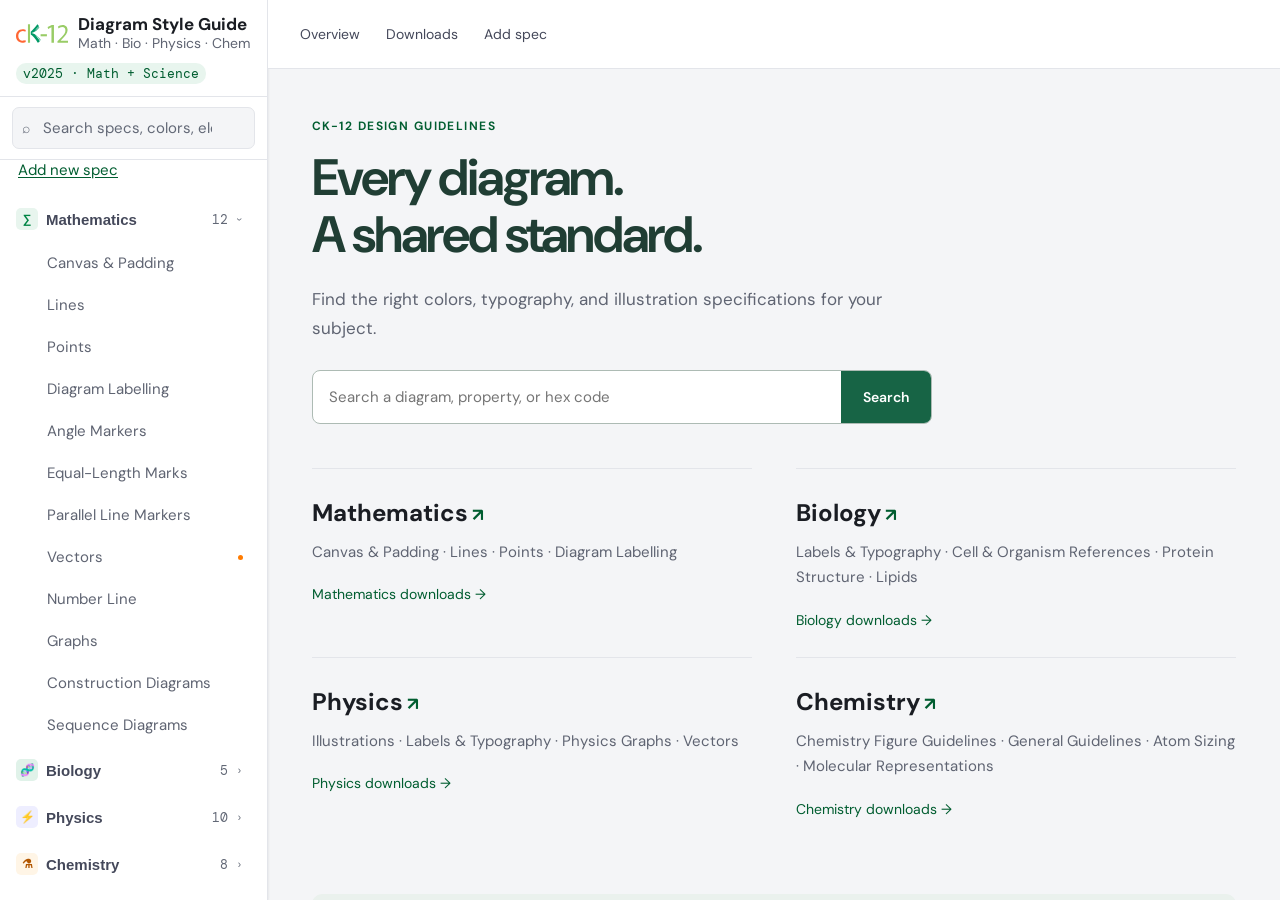
==== commit 8926c276: "Keep search accessibility label outside the visual input layout" ====
--- a/index.html
+++ b/index.html
@@ -393,7 +393,7 @@
 }
 </style>
 <style>
-.guide-menu{display:flex;align-items:center;gap:26px;padding:20px 32px;border-bottom:1px solid var(--border);background:white}
+.visually-hidden{position:absolute;width:1px;height:1px;padding:0;margin:-1px;overflow:hidden;clip-path:inset(50%);white-space:nowrap;border:0}.guide-menu{display:flex;align-items:center;gap:26px;padding:20px 32px;border-bottom:1px solid var(--border);background:white}
 .guide-menu a{font-size:14px;color:var(--text-mid);text-decoration:none;min-height:28px;display:flex;align-items:center}
 .guide-menu a:hover{color:var(--green-dark);text-decoration:underline}
 .sticky-bar .guide-menu{padding:0;border:0;background:transparent;gap:18px}
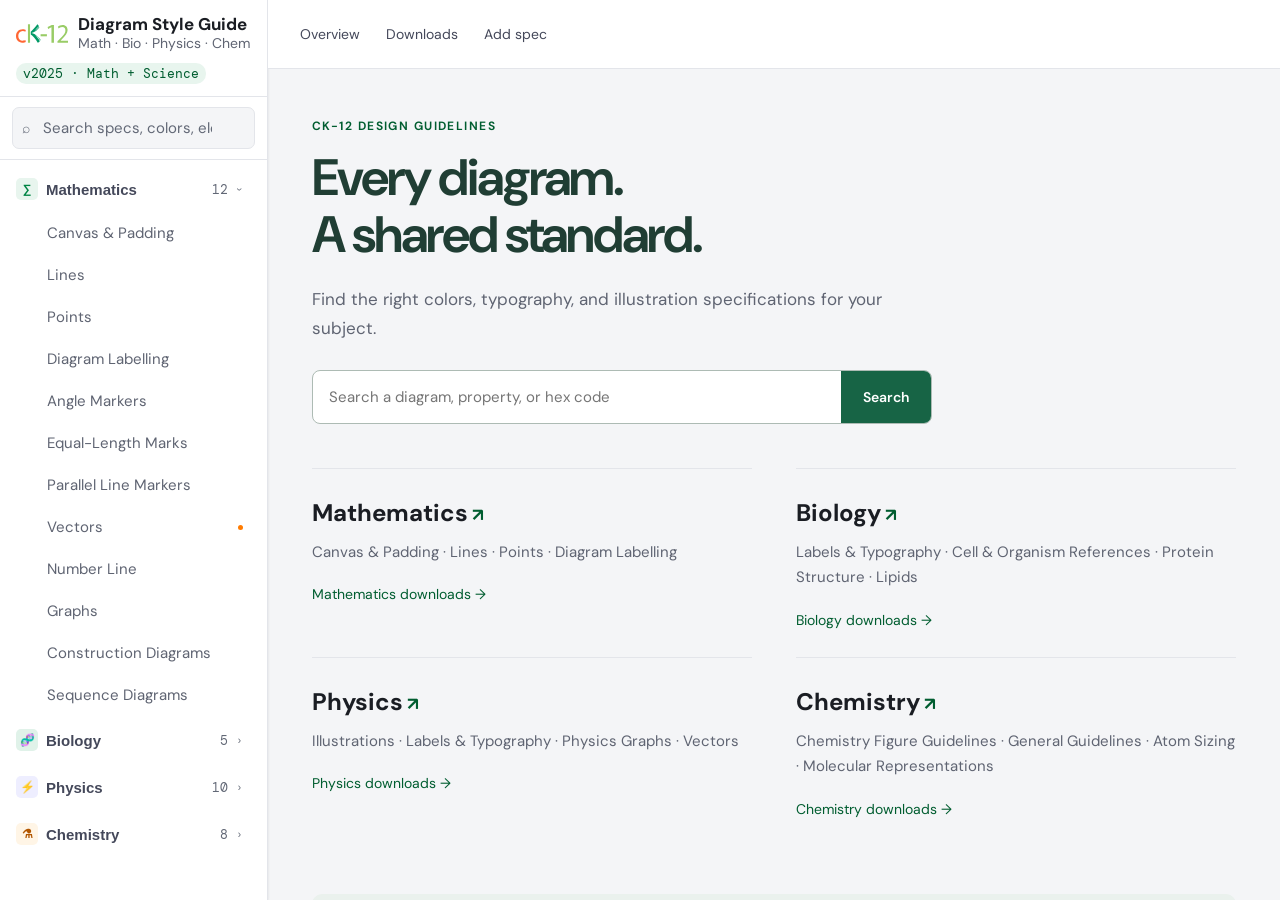
==== commit 46e23898: "Add property type selectors and organize bar graph examples" ====
--- a/index.html
+++ b/index.html
@@ -423,7 +423,17 @@
 .resource-section h2{font-size:20px;padding-top:16px}.resource-row{display:flex;align-items:center;justify-content:space-between;gap:20px;padding:18px 0;border-bottom:1px solid var(--border);text-decoration:none;color:var(--text)}
 .resource-row strong{font-size:15px;font-weight:550}.resource-row small{display:block;margin-top:7px;font-size:13px;color:var(--text-muted)}.resource-row:hover strong{text-decoration:underline;color:var(--green-dark)}
 @media(max-width:760px){.landing,.resource-page{padding:28px 22px 56px}.guide-menu{padding:14px 18px;gap:20px;flex-wrap:wrap}.sticky-bar .guide-menu{width:100%;padding:8px 0}.subject-directory{grid-template-columns:1fr}.download-intro{align-items:start;flex-direction:column;padding:24px;gap:20px}.resource-section{grid-template-columns:1fr;gap:4px}.page-intro{margin-bottom:30px}.resource-tabs{gap:8px 18px}}
-</style></head>
+</style><style>
+.content-area{zoom:.88}
+#download-pane[hidden]{display:none}
+#download-pane{width:350px;flex:0 0 350px;background:white;border-left:1px solid var(--border);height:100dvh;overflow-y:auto;padding:22px;box-sizing:border-box}
+#download-pane header{display:flex;align-items:center;gap:16px;margin-bottom:26px}
+#download-pane h2{font-size:19px;flex:1;line-height:1.4}
+#close-download-pane{font:26px var(--sans);width:40px;height:40px;border:1px solid var(--border);border-radius:6px;background:white;cursor:pointer}
+#download-pane h3{font-size:14px;margin:26px 0 8px;color:var(--text-muted)}
+#download-pane .resource-row{padding:16px 0}
+@media(max-width:1100px){#download-pane{position:fixed;right:0;top:0;z-index:80;box-shadow:-10px 0 30px #0002;width:min(350px,100vw)}}
+</style><style>.property-picker{display:flex;gap:12px;flex-basis:100%}.property-picker label{flex:1}.property-picker select{width:100%;padding:8px;font:inherit}.graph-type{margin-top:32px}.graph-type h4{font-size:17px;margin-bottom:12px}</style></head>
 <body>
 
 <!-- Skip link for keyboard users -->
@@ -453,7 +463,6 @@
   </div>
 
   <div id="section-menu">
-  <a class="math-review-link" href="contribute/" style="margin:0 18px 10px;font-size:var(--text-sm)">Add new spec</a>
   <nav id="nav" aria-label="Style guide sections"></nav>
   </div>
 </div>
@@ -467,9 +476,9 @@
 <!-- Resources dropdown panel -->
 <div id="res-dropdown" class="res-dropdown" role="region" aria-label="Downloads and resources"></div>
 
-<script src="specs.js?v=source-clean1"></script>
+<script src="specs.js?v=drive-audit2"></script>
 <script src="contribute/model.js?v=4"></script>
-<script src="contribute/save.js"></script><script defer src="contribute/card-editor.js"></script><script src="contribute/published.js?v=f209a3fac474"></script>
+<script src="contribute/save.js"></script><script src="contribute/property-picker.js"></script><script defer src="contribute/card-editor.js?v=picker1"></script><script src="contribute/published.js?v=f209a3fac474"></script>
 <script src="math-review/guide-links.js?v=curated2"></script>
 <script>
 /* ── HELPERS ── */
@@ -741,7 +750,21 @@
 
   if (!sourceReview) {
     const images = [...(review?.images || []).filter(img=>!el.hiddenImages?.includes(img.src)), ...(el.images || [])];
-    h += imgGallery(images.filter((image, i) => !placements.some(item => item.src === image.src) && images.findIndex(other => other.src === image.src) === i));
+    const distinctImages=images.filter((image, i) => !placements.some(item => item.src === image.src) && images.findIndex(other => other.src === image.src) === i);
+    if(el.id==='bar-graph'){
+      const types=[
+        ['Vertical bar graphs', /vertical bar graph|bar graph label callouts|horizontal labels|vertically arranged categories/i],
+        ['Horizontal bar graphs', /horizontal bar graph/i],
+        ['Grouped and double bar graphs', /double bar|grouped bar/i],
+        ['Histograms', /histogram/i]
+      ];
+      for(const [title,match] of types){
+        const examples=distinctImages.filter(img=>match.test(img.caption));
+        if(examples.length)h += '<section class="graph-type"><h4>'+title+'</h4>'+imgGallery(examples)+'</section>';
+      }
+      const other=distinctImages.filter(img=>!types.some(([,match])=>match.test(img.caption)));
+      if(other.length)h+=imgGallery(other);
+    }else h+=imgGallery(distinctImages);
   }
   if (el.banners && el.id !== 'pie-chart') el.banners.forEach(b => { h += bnr(b); });
 
@@ -884,7 +907,7 @@
 
 function guideMenu(subject, returnTo) {
   const downloads = '?downloads=' + (subject || 'all') + (returnTo ? '&return=' + encodeURIComponent(returnTo) : '');
-  return `<nav class="guide-menu" aria-label="Guide navigation"><a href="?">Overview</a><a href="${downloads}">${subject ? DATA.subjects.find(s=>s.id===subject).label+' downloads' : 'Downloads'}</a><a href="contribute/${subject ? '?subject='+subject : ''}">Add spec</a></nav>`;
+  return `<nav class="guide-menu" aria-label="Guide navigation"><a href="?">Overview</a><a href="${downloads}" ${subject ? 'data-download-pane="'+subject+'"' : ''}>${subject ? DATA.subjects.find(s=>s.id===subject).label+' downloads' : 'Downloads'}</a><a href="contribute/${subject ? '?subject='+subject : ''}">Add spec</a></nav>`;
 }
 function resourceRows(resources) {
   return resources.map(resource => `<a class="resource-row" href="${resource.url}" ${resource.download ? 'download' : 'target="_blank" rel="noopener"'}><span><strong>${resource.label}</strong><small>${resource.download ? 'Illustrator file · Direct download' : /docs.google.com/.test(resource.url) ? 'Reference document · Google Workspace' : /drive.google.com/.test(resource.url) ? 'Reference file · Google Drive' : 'Font resource'}</small></span><span aria-hidden="true">${resource.download ? '↓' : '↗'}</span></a>`).join('');
@@ -1141,5 +1164,28 @@
 window.addEventListener('popstate', restoreReader);
 restoreReader();
 </script>
-</body>
+<aside id="download-pane" hidden aria-label="Subject downloads"><header><h2 id="download-pane-title"></h2><button type="button" id="close-download-pane" aria-label="Close downloads">×</button></header><div id="download-pane-body"></div></aside>
+<script>
+let downloadOpener;
+function closeDownloadPane(){
+  document.getElementById('download-pane').hidden=true;
+  document.body.classList.remove('downloads-open');
+  downloadOpener?.focus({preventScroll:true});
+}
+document.addEventListener('click',event=>{
+  const link=event.target.closest('[data-download-pane]');
+  if(!link || event.ctrlKey || event.metaKey || event.shiftKey)return;
+  event.preventDefault();
+  event.stopImmediatePropagation();
+  downloadOpener=link;
+  const id=link.dataset.downloadPane;
+  document.getElementById('download-pane-title').textContent=DATA.subjects.find(s=>s.id===id).label+' downloads';
+  document.getElementById('download-pane-body').innerHTML=[[id,'Reference files'],['shared','Shared libraries'],['fonts','Fonts']].map(([key,title])=>'<section><h3>'+title+'</h3>'+resourceRows(RES[key]||[])+'</section>').join('');
+  document.getElementById('download-pane').hidden=false;
+  document.body.classList.add('downloads-open');
+  document.getElementById('close-download-pane').focus();
+},true);
+document.getElementById('close-download-pane').onclick=closeDownloadPane;
+document.addEventListener('keydown',event=>{if(event.key==='Escape'&&!document.getElementById('download-pane').hidden)closeDownloadPane()});
+</script></body>
 </html>
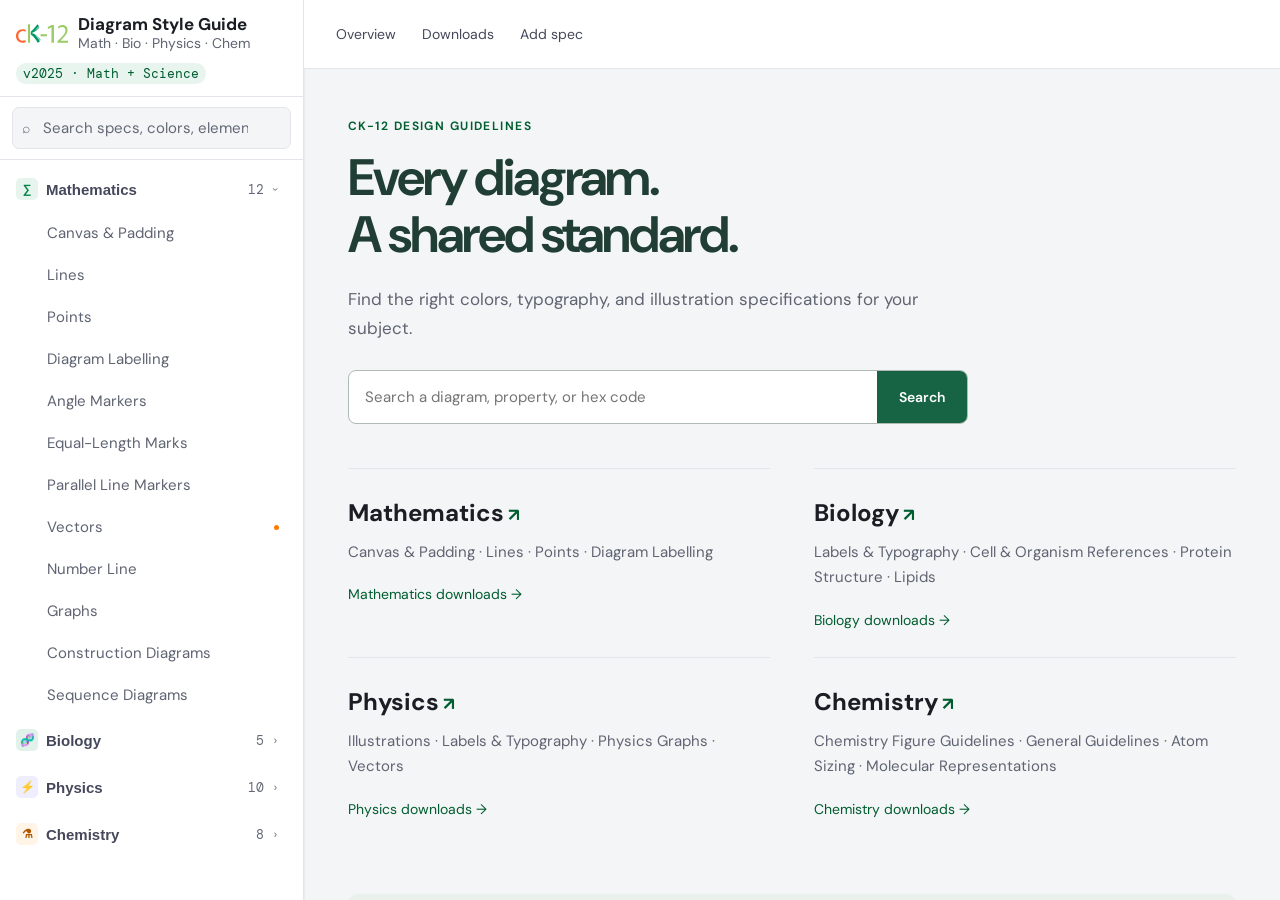
==== commit 9c1b0f4c: "Group spec properties, clarify category navigation and expose color copying" ====
--- a/index.html
+++ b/index.html
@@ -50,7 +50,7 @@
 .sr-only{position:absolute;width:1px;height:1px;padding:0;margin:-1px;overflow:hidden;clip:rect(0,0,0,0);white-space:nowrap;border:0}
 
 /* ── SIDEBAR ── */
-#sidebar{width:268px;min-width:268px;background:var(--surface);border-right:1px solid var(--border);display:flex;flex-direction:column;overflow:hidden;box-shadow:var(--sh)}
+#sidebar{width:304px;min-width:304px;background:var(--surface);border-right:1px solid var(--border);display:flex;flex-direction:column;overflow:hidden;box-shadow:var(--sh)}
 .sidebar-brand{padding:14px 16px 12px;border-bottom:1px solid var(--border)}
 .brand-logo{display:flex;align-items:center;gap:10px;margin-bottom:6px;cursor:pointer;text-decoration:none;border-radius:6px}
 .brand-logo:hover .brand-title{color:var(--green)}
@@ -367,7 +367,7 @@
 }
 @media(max-height:480px) and (max-width:760px){#section-menu{max-height:calc(100dvh - 110px)}}
 </style>
-<script defer src="contribute/copy.js"></script><style>
+<script defer src="contribute/copy.js?v=groups1"></script><style>
 /* Keep a comfortable reading width with generous space around each spec. */
 .content-area,.welcome,.sr{width:100%;max-width:1120px;margin-inline:auto;padding:36px 40px 80px}
 .spec-card{margin-bottom:32px;box-shadow:none;border-radius:10px}
@@ -433,7 +433,12 @@
 #download-pane h3{font-size:14px;margin:26px 0 8px;color:var(--text-muted)}
 #download-pane .resource-row{padding:16px 0}
 @media(max-width:1100px){#download-pane{position:fixed;right:0;top:0;z-index:80;box-shadow:-10px 0 30px #0002;width:min(350px,100vw)}}
-</style><style>.property-picker{display:flex;gap:12px;flex-basis:100%}.property-picker label{flex:1}.property-picker select{width:100%;padding:8px;font:inherit}.graph-type{margin-top:32px}.graph-type h4{font-size:17px;margin-bottom:12px}</style></head>
+</style><style>.property-picker{display:flex;gap:12px;flex-basis:100%}.property-picker label{flex:1}.property-picker select{width:100%;padding:8px;font:inherit}.graph-type{margin-top:32px}.graph-type h4{font-size:17px;margin-bottom:12px}</style><link rel="stylesheet" href="contribute/property-groups.css?v=groups1"><style>
+.category-intro{margin:0 0 36px}.category-intro h1{font-size:30px;line-height:1.2;margin:0 0 20px}.category-jumps,.section-jumps{display:flex;gap:10px 22px;flex-wrap:wrap;line-height:1.6}.category-jumps{padding:18px 0;border-top:1px solid var(--border);border-bottom:1px solid var(--border)}.category-jumps span{width:100%;font-size:14px;color:var(--text-dim)}.category-jumps a,.section-jumps a{font-size:16px;text-underline-offset:4px}.category-section,.graph-type{scroll-margin-top:85px}.category-section>h2{font-size:24px;margin:44px 0 14px}.section-jumps{margin:0 0 24px}.category-section:first-of-type>h2{margin-top:20px}.spec-resources{overflow-wrap:anywhere}.inline-editor{font-size:16px;padding:24px}.inline-editor>fieldset>legend{font-size:18px}.inline-editor .edit-row input{min-height:42px;font-size:15px}.inline-editor .edit-row label{font-size:14px}.inline-editor button{min-height:40px}
+.property-group-heading th{padding-top:22px;padding-bottom:10px;text-transform:none;letter-spacing:0;font-size:17px;color:var(--text)}
+.category-jumps a,.section-jumps a{color:var(--green-dark)}
+.compound-spec{display:grid;gap:12px;margin:0;text-align:left}.compound-spec>div{display:grid;grid-template-columns:145px minmax(0,1fr);gap:14px;align-items:baseline}.compound-spec dt{font:400 14px/1.5 var(--sans);color:var(--text-muted)}.compound-spec dd{margin:0;font:400 15px/1.6 var(--sans);overflow-wrap:anywhere}.spec-table td:not(.lc){font-family:var(--sans);line-height:1.65}.spec-table td:has(.compound-spec){padding-top:18px;padding-bottom:18px}.copy-color{display:inline-flex;align-items:center;gap:6px;font:inherit;color:inherit;background:transparent;border:0;padding:4px 2px;cursor:copy;border-radius:4px}.copy-color:hover,.sw-btn:hover{background:var(--green-light)}.copy-color::before{content:'';width:14px;height:14px;background:var(--copy-color);border:1px solid #a9adb3;border-radius:3px;flex:none}.copy-color::after,.sw-btn::after{content:'⧉';font:16px var(--sans);color:var(--text-muted);margin-left:4px}.copy-color:focus-visible{outline:2px solid var(--green);outline-offset:2px}.gt .compound-spec>div{grid-template-columns:1fr;gap:2px}.gt .compound-spec dt{font-size:13px}@media(max-width:600px){.compound-spec>div{grid-template-columns:1fr;gap:2px}}
+</style></head>
 <body>
 
 <!-- Skip link for keyboard users -->
@@ -478,7 +483,7 @@
 
 <script src="specs.js?v=drive-audit2"></script>
 <script src="contribute/model.js?v=4"></script>
-<script src="contribute/save.js"></script><script src="contribute/property-picker.js"></script><script defer src="contribute/card-editor.js?v=picker1"></script><script src="contribute/published.js?v=f209a3fac474"></script>
+<script src="contribute/save.js"></script><script src="contribute/resources.js"></script><script src="contribute/property-picker.js"></script><script src="contribute/property-groups.js?v=groups1"></script><script src="contribute/property-values.js?v=groups1"></script><script defer src="contribute/card-editor.js?v=groups1"></script><script src="contribute/published.js?v=f209a3fac474"></script>
 <script src="math-review/guide-links.js?v=curated2"></script>
 <script>
 /* ── HELPERS ── */
@@ -522,7 +527,7 @@
 
 /* ── SWATCH ── */
 function swBtn(hex) {
-  const c = hex.replace('#','').toUpperCase().slice(0,6), f = '#'+c;
+  const c = hex.replace('#','').toUpperCase(), f = '#'+c;
   return `<button class="sw-btn" onclick="cp('${f}')" aria-label="Copy color ${f}">
     <span class="sw" style="background:${f}" aria-hidden="true"></span>
     <span>#${c}</span>
@@ -533,20 +538,22 @@
   if (s.type === 'color') return swBtn(s.value);
   if (s.type === 'color-inline' && s.colorValue)
     return `<div class="sw-wrap">${swBtn(s.colorValue).replace('</button>', `</span> <span style="font-family:var(--mono)">${s.value}</span></button>`)}</div>`;
-  return `<span style="font-family:var(--mono)">${s.value}</span>`;
+  return structuredSpecValue(s.value);
 }
 
 /* Fix color-inline rendering properly */
 function svClean(s) {
+  const structured=structuredSpecValue(s.value,s.label);
+  if(structured!==s.value)return structured;
   if (s.type === 'color') return swBtn(s.value);
   if (s.type === 'color-inline' && s.colorValue) {
-    const c = s.colorValue.replace('#','').toUpperCase().slice(0,6), f = '#'+c;
+    const c = s.colorValue.replace('#','').toUpperCase(), f = '#'+c;
     return `<button class="sw-btn" onclick="cp('${f}')" aria-label="Copy color ${f}">
       <span class="sw" style="background:${f}" aria-hidden="true"></span>
       <span>${s.value}</span>
     </button>`;
   }
-  return `<span style="font-family:var(--mono)">${s.value}</span>`;
+  return structuredSpecValue(s.value);
 }
 
 /* ── BANNERS ── */
@@ -574,7 +581,7 @@
     const diff = r.highlight && new Set(r.values).size > 1;
     h += `<tr data-match-row="${propertyKey('grade', r)}" tabindex="-1"><th scope="row" style="text-align:left;font-family:var(--sans);color:var(--text-muted);font-size:var(--text-sm);padding:7px 8px 7px 0;font-weight:400;border-bottom:1px solid var(--note-bg)">${r.label}</th>`;
     r.values.forEach(v => {
-      let cell = v;
+      let cell = structuredSpecValue(v,r.label);
       const hm = r.type === 'color' && v.match(/#?([0-9a-fA-F]{6})/);
       if (hm) {
         const hx = '#' + hm[1];
@@ -738,12 +745,16 @@
     h += `<table class="spec-table" role="table">
       <thead><tr><th scope="col">Property</th><th scope="col">Value</th></tr></thead>
       <tbody>`;
+    let previousGroup=null;
     el.specs.forEach(s => {
+      const group=s.propertyGroup;
+      if(group && group.id!==previousGroup)h+='<tr class="property-group-heading"><th colspan="2" scope="colgroup">'+escapeSearchText(group.name)+(group.scope?' · '+escapeSearchText(group.scope):'')+'</th></tr>';
+      previousGroup=group?.id;
       const note = s.contributionNote ? `<div class="source-links">${s.contributionNote} · <a href="https://github.com/${SpecChanges.repository}/issues/${Number(s.issue)}">Review history</a></div>` : '';
       const examples = placements.filter(item => item.fields.includes(s.id));
       const caseLinks = examples.map(item => `<a href="${readerLink({spec:el.id,row:'case-' + item.id,grade:8,q:si.value})}">Grade 8 example · ${item.title}</a>`);
       const links = caseLinks.join('');
-      h += `<tr data-match-row="${propertyKey('spec', s)}" tabindex="-1"><td class="lc">${s.label}</td><td>${svClean(s)}${note}${links ? '<div class="source-links">' + links + '</div>' : ''}</td></tr>`;
+      h += `<tr data-match-row="${propertyKey('spec', s)}" tabindex="-1"><td class="lc">${s.propertyGroup?escapeSearchText(s.groupField):s.label}</td><td>${svClean(s)}${note}${links ? '<div class="source-links">' + links + '</div>' : ''}</td></tr>`;
     });
     h += `</tbody></table>`;
   }
@@ -758,9 +769,10 @@
         ['Grouped and double bar graphs', /double bar|grouped bar/i],
         ['Histograms', /histogram/i]
       ];
+      h+='<nav class="section-jumps" aria-label="Bar graph examples">'+types.filter(([,match])=>distinctImages.some(img=>match.test(img.caption))).map(([title],i)=>'<a href="#bar-example-'+SpecChanges.slug(title)+'">'+title+'</a>').join('')+'</nav>';
       for(const [title,match] of types){
         const examples=distinctImages.filter(img=>match.test(img.caption));
-        if(examples.length)h += '<section class="graph-type"><h4>'+title+'</h4>'+imgGallery(examples)+'</section>';
+        if(examples.length)h += '<section class="graph-type" id="bar-example-'+SpecChanges.slug(title)+'"><h4>'+title+'</h4>'+imgGallery(examples)+'</section>';
       }
       const other=distinctImages.filter(img=>!types.some(([,match])=>match.test(img.caption)));
       if(other.length)h+=imgGallery(other);
@@ -773,6 +785,11 @@
     if (el.archivalImages?.length) {
       h += `<details open><summary>Original Illustrator references (${el.archivalImages.length})</summary>${imgGallery(el.archivalImages)}</details>`;
     }
+  }
+  if(el.resources?.length){
+    h+='<section class="spec-resources"><h4>Links & files</h4><ul>';
+    for(const r of el.resources)h+='<li><a href="'+escapeAttribute(r.data||r.url)+'" '+(r.data?'download="'+escapeAttribute(r.filename)+'"':'target="_blank" rel="noopener"')+'>'+escapeSearchText(r.name)+'</a></li>';
+    h+='</ul></section>';
   }
   h += `</div></div>`;
   return h;
@@ -809,10 +826,31 @@
     </div>`;
   }
 
-  cat.elements.forEach((el, i) => {
-
-    h += renderEl(el, sub.accentColor, sub.badge);
-  });
+  const sectionSets={
+    graphs:[['Grid & axes',['graph-grid','graph-axis']],['Line & function graphs',['linear-graph','function-graph','multi-line-graph']],['Bar graphs & histograms',['bar-graph','bar-colors']],['Pie charts',['pie-chart','pie-colors']]],
+    'chem-molecular':[['Ball & stick models',['ball-stick-small','ball-stick-large']],['Crystal & space-filling models',['cubic-crystal','space-filling']],['Lewis dots',['lewis-dot-chem','lewis-dot-model']]],
+    'chem-equations':[['Text & captions',['chem-equation-font','chem-names']],['Reaction & rotation arrows',['equation-arrows','reversible-reaction','rotation-arrows']]],
+    'bio-cell-references':[['Cell structures',['cell-membrane','mitochondria','ribosome','membrane-proteins']],['DNA & chromosomes',['chromosome','dna-atgc','nucleus-dna']],['Cell types & enzymes',['plant-cell','bacteria-cell','enzymes']]]
+  };
+  const defined=sectionSets[cid]||[];
+  const sections=defined.map(([label,ids],i)=>({label,id:'category-section-'+i,elements:ids.map(id=>cat.elements.find(e=>e.id===id)).filter(Boolean)})).filter(g=>g.elements.length);
+  const remaining=cat.elements.filter(el=>!sections.some(g=>g.elements.includes(el)));
+  if(sections.length&&remaining.length)sections.push({label:'Additional specifications',id:'category-section-other',elements:remaining});
+  let intro='<header class="category-intro"><h1>'+cat.label+'</h1>';
+  if(cat.elements.length>1){
+    intro+='<nav class="category-jumps" aria-label="On this page"><span>On this page</span>';
+    if(sections.length)for(const section of sections)intro+='<a href="#'+section.id+'">'+section.label+'</a>';
+    else for(const el of cat.elements)intro+='<a href="#spec-'+el.id+'">'+el.label+'</a>';
+    intro+='</nav>';
+  }
+  intro+='</header>';
+  h+=intro;
+  if(sections.length)for(const section of sections){
+    h+='<section class="category-section" id="'+section.id+'"><h2>'+section.label+'</h2>';
+    if(section.elements.length>1)h+='<nav class="section-jumps" aria-label="'+escapeAttribute(section.label)+'">'+section.elements.map(el=>'<a href="#spec-'+el.id+'">'+el.label+'</a>').join('')+'</nav>';
+    for(const el of section.elements)h+=renderEl(el,sub.accentColor,sub.badge);
+    h+='</section>';
+  }else for(const el of cat.elements)h+=renderEl(el,sub.accentColor,sub.badge);
 
   h += `</div>`;
   document.getElementById('content').innerHTML = h;
@@ -982,6 +1020,8 @@
             consider(row.label + ' · ' + column + ' · ' + v, propertyKey('grade', row), grade !== null);
           });
         });
+        for(const img of [...(e.images||[]),...(e.archivalImages||[]),...(mathReviewLinks[e.id]?.images||[])])if(img.caption)consider(img.caption);
+        for(const resource of e.resources||[])consider(resource.name);
         for (const b of e.banners || []) consider(b.text.replace(/<[^>]+>/g, ''));
         if (best) results.push(best);
       }
--- a/contribute/property-groups.css
+++ b/contribute/property-groups.css
@@ -0,0 +1 @@
+.property-groups{display:grid;gap:24px}.property-group{margin:0!important;padding:20px!important;border:1px solid #cbd6d1!important;border-radius:8px;background:#fff;min-width:0}.property-group legend{font-size:18px;font-weight:650}.property-group label,.group-add label{display:grid!important;gap:6px!important;font-size:14px!important;font-weight:500}.property-group input,.property-group select,.group-add select{width:100%;min-width:0;min-height:42px;border:1px solid #a5b6ad;border-radius:5px;padding:8px 10px!important;font:inherit;background:#fff;color:#19322a;box-sizing:border-box}.group-fields{display:grid;grid-template-columns:repeat(2,minmax(0,1fr));gap:12px 20px;margin:16px 0}.group-fields label[hidden]{display:none!important}.group-add{display:flex;align-items:end;flex-wrap:wrap;gap:12px;margin-top:20px}.group-add label{flex:1;min-width:180px}.group-add button,.property-group button{min-height:42px;background:#fff;border:1px solid #a5b6ad;border-radius:5px;padding:8px 14px;cursor:pointer}.group-hint{font-size:14px;color:#53675d;line-height:1.6}.property-group :focus-visible,.group-add :focus-visible{outline:3px solid #197e55;outline-offset:2px}@media(max-width:600px){.group-fields{grid-template-columns:1fr}.property-group{padding:14px!important}}
